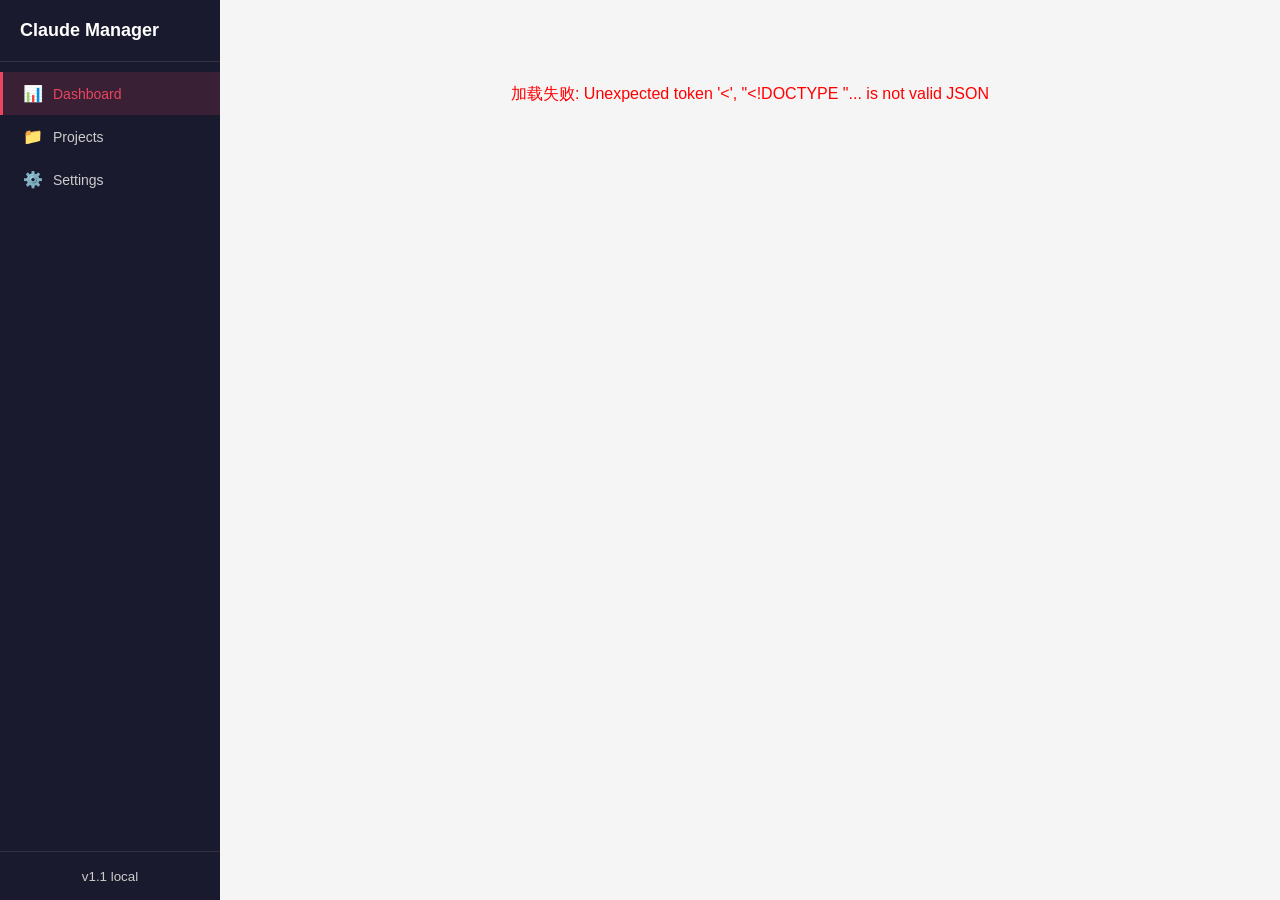
==== static/index.html @ 31d338fc "Initial commit: Claude Code Manager v1.1 Local web-based GUI for browsing, managing, and summarizing" ====
<!DOCTYPE html>
<html lang="zh-CN">
<head>
<meta charset="UTF-8">
<meta name="viewport" content="width=device-width, initial-scale=1.0">
<title>Claude Code Manager</title>
<link rel="stylesheet" href="/static/style.css">
</head>
<body>
<div id="app">
  <nav class="sidebar">
    <div class="logo"><h2>Claude Manager</h2></div>
    <ul class="nav-list">
      <li data-page="dashboard" class="active"><span class="nav-icon">📊</span> Dashboard</li>
      <li data-page="projects"><span class="nav-icon">📁</span> Projects</li>
      <li data-page="settings"><span class="nav-icon">⚙️</span> Settings</li>
    </ul>
    <div class="sidebar-footer"><small>v1.1 local</small></div>
  </nav>
  <main class="content">
    <div id="page-content">
      <div class="loading"><div class="spinner"></div><p>Loading...</p></div>
    </div>
  </main>
</div>

<noscript>
  <div style="position:fixed;top:50%;left:50%;transform:translate(-50%,-50%);text-align:center;font-family:sans-serif;">
    <h1>JavaScript Required</h1>
    <p>Please enable JavaScript to use Claude Code Manager.</p>
  </div>
</noscript>

<script src="/static/app.js"></script>
</body>
</html>
---- static/style.css ----
* { margin: 0; padding: 0; box-sizing: border-box; }

:root {
  --bg: #f5f5f5;
  --sidebar-bg: #1a1a2e;
  --sidebar-text: #ccc;
  --sidebar-active: #e94560;
  --card-bg: #fff;
  --text: #333;
  --text-light: #888;
  --border: #e0e0e0;
  --accent: #0f3460;
  --accent-light: #e8f0fe;
  --success: #4caf50;
  --warning: #ff9800;
}

body {
  font-family: -apple-system, BlinkMacSystemFont, "Segoe UI", "PingFang SC", "Microsoft YaHei", sans-serif;
  background: var(--bg);
  color: var(--text);
  height: 100vh;
  overflow: hidden;
}

#app {
  display: flex;
  height: 100vh;
}

/* Sidebar */
.sidebar {
  width: 220px;
  background: var(--sidebar-bg);
  color: var(--sidebar-text);
  display: flex;
  flex-direction: column;
  flex-shrink: 0;
}

.logo {
  padding: 20px;
  border-bottom: 1px solid rgba(255,255,255,0.1);
}

.logo h2 {
  font-size: 18px;
  font-weight: 600;
  color: #fff;
}

.nav-list {
  list-style: none;
  padding: 10px 0;
  flex: 1;
}

.nav-list li {
  padding: 12px 20px;
  cursor: pointer;
  display: flex;
  align-items: center;
  gap: 10px;
  font-size: 14px;
  transition: all 0.2s;
  border-left: 3px solid transparent;
}

.nav-list li:hover {
  background: rgba(255,255,255,0.05);
  color: #fff;
}

.nav-list li.active {
  background: rgba(233,69,96,0.15);
  color: var(--sidebar-active);
  border-left-color: var(--sidebar-active);
}

.nav-icon { font-size: 16px; }

.sidebar-footer {
  padding: 15px 20px;
  border-top: 1px solid rgba(255,255,255,0.1);
  text-align: center;
}

/* Content */
.content {
  flex: 1;
  overflow-y: auto;
  padding: 24px;
}

/* Page header */
.page-header {
  margin-bottom: 24px;
}

.page-header h1 {
  font-size: 24px;
  font-weight: 600;
  margin-bottom: 4px;
}

.page-header p {
  color: var(--text-light);
  font-size: 14px;
}

/* Stats cards */
.stats-grid {
  display: grid;
  grid-template-columns: repeat(auto-fit, minmax(200px, 1fr));
  gap: 16px;
  margin-bottom: 32px;
}

.stat-card {
  background: var(--card-bg);
  border-radius: 12px;
  padding: 20px;
  box-shadow: 0 1px 3px rgba(0,0,0,0.08);
}

.stat-card .stat-value {
  font-size: 32px;
  font-weight: 700;
  color: var(--accent);
}

.stat-card .stat-label {
  font-size: 13px;
  color: var(--text-light);
  margin-top: 4px;
}

/* Project list */
.project-list {
  display: grid;
  gap: 12px;
}

.project-card {
  background: var(--card-bg);
  border-radius: 12px;
  padding: 16px 20px;
  box-shadow: 0 1px 3px rgba(0,0,0,0.08);
  cursor: pointer;
  transition: transform 0.15s, box-shadow 0.15s;
}

.project-card:hover {
  transform: translateY(-1px);
  box-shadow: 0 4px 12px rgba(0,0,0,0.12);
}

.project-card .project-name {
  font-size: 16px;
  font-weight: 600;
  margin-bottom: 4px;
}

.project-card .project-meta {
  font-size: 13px;
  color: var(--text-light);
  margin-bottom: 8px;
}

/* Session list */
.session-item {
  background: var(--card-bg);
  border-radius: 10px;
  padding: 14px 18px;
  margin-bottom: 10px;
  box-shadow: 0 1px 3px rgba(0,0,0,0.06);
  cursor: pointer;
  transition: transform 0.15s;
}

.session-item:hover {
  transform: translateY(-1px);
  box-shadow: 0 3px 10px rgba(0,0,0,0.1);
}

.session-title {
  font-size: 15px;
  font-weight: 600;
  margin-bottom: 4px;
}

.session-meta {
  font-size: 12px;
  color: var(--text-light);
  margin-bottom: 6px;
}

.session-summary {
  font-size: 13px;
  color: #555;
  line-height: 1.6;
  white-space: pre-line;
  background: var(--accent-light);
  border-radius: 6px;
  padding: 8px 12px;
  margin-top: 6px;
}

/* AI-generated session summary (separate from auto summary) */
.session-ai-summary {
  font-size: 13px;
  color: #1a237e;
  line-height: 1.6;
  white-space: pre-line;
  background: #e8eaf6;
  border-left: 3px solid #3f51b5;
  border-radius: 6px;
  padding: 8px 12px;
  margin-top: 4px;
}
.session-ai-summary .ai-desc-label {
  color: #3f51b5;
}

/* Back button */
.back-btn {
  display: inline-block;
  padding: 6px 14px;
  background: var(--card-bg);
  border: 1px solid var(--border);
  border-radius: 6px;
  cursor: pointer;
  font-size: 13px;
  color: var(--text);
  margin-bottom: 16px;
}

.back-btn:hover {
  background: var(--accent-light);
}

/* Conversation view */
.conversation {
  max-width: 900px;
}

.message {
  margin-bottom: 16px;
  border-radius: 12px;
  padding: 16px 20px;
  line-height: 1.6;
  font-size: 14px;
}

.message.user {
  background: var(--accent-light);
  margin-left: 40px;
}

.message.assistant {
  background: var(--card-bg);
  box-shadow: 0 1px 3px rgba(0,0,0,0.06);
  margin-right: 40px;
}

.message.tool-group {
  background: #fafafa;
  border: 1px solid #e8e8e8;
  border-radius: 10px;
  margin: 0 40px 12px 40px;
  padding: 10px 16px;
}
.message.tool-group .message-header {
  margin-bottom: 0;
}
.tool-toggle {
  cursor: pointer;
  display: flex;
  align-items: center;
  gap: 6px;
  font-size: 12px;
  font-weight: 600;
  color: #777;
  text-transform: none;
  letter-spacing: 0;
  user-select: none;
}
.tool-toggle:hover { color: #555; }
.tool-toggle-arrow { font-size: 10px; transition: transform 0.2s; }
.tool-toggle-check { display: none; }
.tool-toggle-check:checked ~ .tool-detail { display: block; }
.tool-toggle-check:checked ~ .message-header .tool-toggle-arrow { transform: rotate(180deg); }
.tool-detail { display: none; margin-top: 8px; }
.tool-detail-row {
  font-size: 12px;
  padding: 4px 0;
  border-bottom: 1px solid #f0f0f0;
}
.tool-detail-row:last-child { border-bottom: none; }
.tool-detail-label {
  display: inline-block;
  background: #eee;
  color: #666;
  padding: 1px 6px;
  border-radius: 3px;
  font-size: 10px;
  font-weight: 600;
  margin-right: 4px;
  vertical-align: top;
}
.tool-tokens { color: #bbb; font-size: 10px; margin-left: 6px; }
.tool-result { padding-top: 2px; padding-bottom: 6px; }
.tool-result-pre {
  background: #f5f5f5;
  padding: 4px 8px;
  border-radius: 4px;
  font-size: 11px;
  line-height: 1.5;
  max-height: 120px;
  overflow-y: auto;
  margin: 2px 0 0 0;
  white-space: pre-wrap;
  word-break: break-all;
  color: #888;
}

.message-header {
  font-size: 12px;
  font-weight: 600;
  margin-bottom: 8px;
  color: var(--text-light);
  text-transform: uppercase;
  letter-spacing: 0.5px;
}

.message-content {
  white-space: pre-wrap;
  overflow-wrap: break-word;
}

.message-content code {
  background: #f0f0f0;
  padding: 1px 4px;
  border-radius: 3px;
  font-size: 13px;
  font-family: "SF Mono", "Fira Code", "Consolas", monospace;
}

.message-content pre {
  background: #1e1e2e;
  color: #cdd6f4;
  padding: 14px 16px;
  border-radius: 8px;
  overflow-x: auto;
  margin: 8px 0;
  font-size: 13px;
  line-height: 1.5;
}

.message-content pre code {
  background: none;
  padding: 0;
  color: inherit;
  font-size: 13px;
}

.message-content img {
  max-width: 100%;
  border-radius: 8px;
  margin: 8px 0;
}

.usage-badge {
  display: inline-block;
  font-size: 11px;
  padding: 2px 8px;
  border-radius: 10px;
  background: #e8e8e8;
  color: #666;
  margin-top: 8px;
}

/* Summary box */
.summary-box {
  background: linear-gradient(135deg, #667eea 0%, #764ba2 100%);
  color: #fff;
  border-radius: 12px;
  padding: 20px 24px;
  margin-bottom: 20px;
  line-height: 1.8;
  white-space: pre-line;
  font-size: 14px;
}

.summary-box .summary-label {
  font-size: 12px;
  opacity: 0.8;
  margin-bottom: 6px;
  font-weight: 600;
  letter-spacing: 0.5px;
}

/* Settings page */
.settings-section {
  background: var(--card-bg);
  border-radius: 12px;
  padding: 20px;
  margin-bottom: 16px;
  box-shadow: 0 1px 3px rgba(0,0,0,0.08);
}

.settings-section h3 {
  font-size: 16px;
  margin-bottom: 12px;
}

.settings-section label {
  display: block;
  margin-bottom: 6px;
  font-size: 13px;
  color: var(--text-light);
}

.settings-section input[type="text"],
.settings-section input[type="password"] {
  width: 100%;
  padding: 10px 12px;
  border: 1px solid var(--border);
  border-radius: 8px;
  font-size: 14px;
  margin-bottom: 10px;
}

.settings-section input:focus {
  outline: none;
  border-color: var(--accent);
}

.btn {
  padding: 8px 20px;
  border: none;
  border-radius: 8px;
  cursor: pointer;
  font-size: 14px;
  transition: background 0.2s;
}

.btn-primary {
  background: var(--accent);
  color: #fff;
}

.btn-primary:hover {
  background: #162d4a;
}

.btn-success {
  background: var(--success);
  color: #fff;
}

/* Loading */
.loading {
  text-align: center;
  padding: 60px 20px;
  color: var(--text-light);
}

.spinner {
  display: inline-block;
  width: 32px;
  height: 32px;
  border: 3px solid var(--border);
  border-top-color: var(--accent);
  border-radius: 50%;
  animation: spin 0.8s linear infinite;
  margin-bottom: 12px;
}

@keyframes spin {
  to { transform: rotate(360deg); }
}

/* Empty state */
.empty-state {
  text-align: center;
  padding: 60px 20px;
  color: var(--text-light);
}

.empty-state .empty-icon {
  font-size: 48px;
  margin-bottom: 12px;
}

/* Toast */
.toast {
  position: fixed;
  top: 20px;
  right: 20px;
  padding: 12px 20px;
  border-radius: 8px;
  color: #fff;
  font-size: 14px;
  z-index: 1000;
  animation: slideIn 0.3s ease;
  box-shadow: 0 4px 12px rgba(0,0,0,0.15);
}

.toast.success { background: var(--success); }
.toast.error { background: #f44336; }
.toast.info { background: var(--accent); }

@keyframes slideIn {
  from { transform: translateX(100%); opacity: 0; }
  to { transform: translateX(0); opacity: 1; }
}

/* Responsive */
@media (max-width: 768px) {
  .sidebar { width: 60px; }
  .sidebar .logo h2,
  .sidebar .nav-list li span:not(.nav-icon),
  .sidebar .sidebar-footer { display: none; }
  .nav-list li { justify-content: center; padding: 14px; }
  .content { padding: 16px; }
  .stats-grid { grid-template-columns: 1fr 1fr; }
  .message.user,
  .message.assistant,
  .message.tool-group { margin-left: 0; margin-right: 0; }
}

/* AI summary button */
.btn-ai-summary {
  background: rgba(255,255,255,0.2);
  border: 1px solid rgba(255,255,255,0.3);
  color: #fff;
  padding: 6px 14px;
  border-radius: 6px;
  cursor: pointer;
  font-size: 12px;
  transition: background 0.2s;
}
.btn-ai-summary:hover {
  background: rgba(255,255,255,0.35);
}
.btn-ai-summary:disabled {
  opacity: 0.6;
  cursor: not-allowed;
}

/* Project cwd display */
.project-cwd {
  font-size: 12px;
  color: var(--text-light);
  padding: 4px 0;
  font-family: "SF Mono", "Consolas", monospace;
}
/* Project actions row */
.project-actions {
  margin-top: 8px;
  padding-top: 8px;
}

/* Short AI desc in cards */
.ai-desc {
  background: #e8f5e9;
  border-left: 2px solid #4caf50;
  border-radius: 4px;
  padding: 4px 10px;
  margin: 6px 0;
  font-size: 12px;
  color: #2e7d32;
}

/* AI project description */
.ai-description {
  background: linear-gradient(135deg, #e8f5e9 0%, #f1f8e9 100%);
  border-left: 3px solid #4caf50;
  border-radius: 6px;
  padding: 8px 12px;
  margin: 8px 0;
  font-size: 13px;
  line-height: 1.5;
}
.ai-description-lg {
  font-size: 14px;
  padding: 12px 16px;
}
.ai-description-empty {
  background: #fafafa;
  border-left-color: #ccc;
}
.ai-desc-label {
  font-weight: 600;
  font-size: 11px;
  color: #4caf50;
  text-transform: uppercase;
  letter-spacing: 0.5px;
  margin-right: 6px;
}

/* Button variants */
.btn-sm {
  padding: 6px 14px;
  font-size: 12px;
}
.btn-open {
  background: #1a1a2e;
  border: none;
  color: #fff;
  border-radius: 6px;
  cursor: pointer;
  font-weight: 500;
  transition: background 0.2s;
}
.btn-open:hover {
  background: #16213e;
}
.btn-open:disabled {
  opacity: 0.6;
  cursor: not-allowed;
}

/* Extra small button */
.btn-xs {
  padding: 2px 8px;
  font-size: 11px;
}

/* Delete button */
.btn-del {
  background: #fff;
  border: 1px solid #e57373;
  color: #c62828;
  border-radius: 6px;
  cursor: pointer;
  font-weight: 500;
  font-size: 12px;
  padding: 5px 12px;
  transition: all 0.2s;
}
.btn-del:hover {
  background: #ffebee;
  border-color: #c62828;
}
.btn-del:disabled {
  opacity: 0.5;
  cursor: not-allowed;
}

/* Summarize button */
.btn-sum {
  background: #e3f2fd;
  border: 1px solid #42a5f5;
  color: #1565c0;
  border-radius: 4px;
  cursor: pointer;
  font-size: 11px;
  padding: 2px 8px;
  transition: all 0.2s;
}
.btn-sum:hover {
  background: #bbdefb;
}
.btn-sum:disabled {
  opacity: 0.5;
  cursor: not-allowed;
}

/* Status badge */
.status-badge {
  display: inline-block;
  padding: 2px 10px;
  border-radius: 10px;
  font-size: 12px;
  margin-left: 8px;
}
.status-ok { background: #e8f5e9; color: #2e7d32; }
.status-missing { background: #fbe9e7; color: #c62828; }

/* Tags */
.tag {
  display: inline-block;
  padding: 2px 8px;
  border-radius: 4px;
  font-size: 11px;
  font-weight: 500;
  margin-right: 4px;
}

.tag-model { background: #e3f2fd; color: #1565c0; }
/* Scrollbar */
.content::-webkit-scrollbar { width: 6px; }
.content::-webkit-scrollbar-track { background: transparent; }
.content::-webkit-scrollbar-thumb { background: #ccc; border-radius: 3px; }
.content::-webkit-scrollbar-thumb:hover { background: #999; }
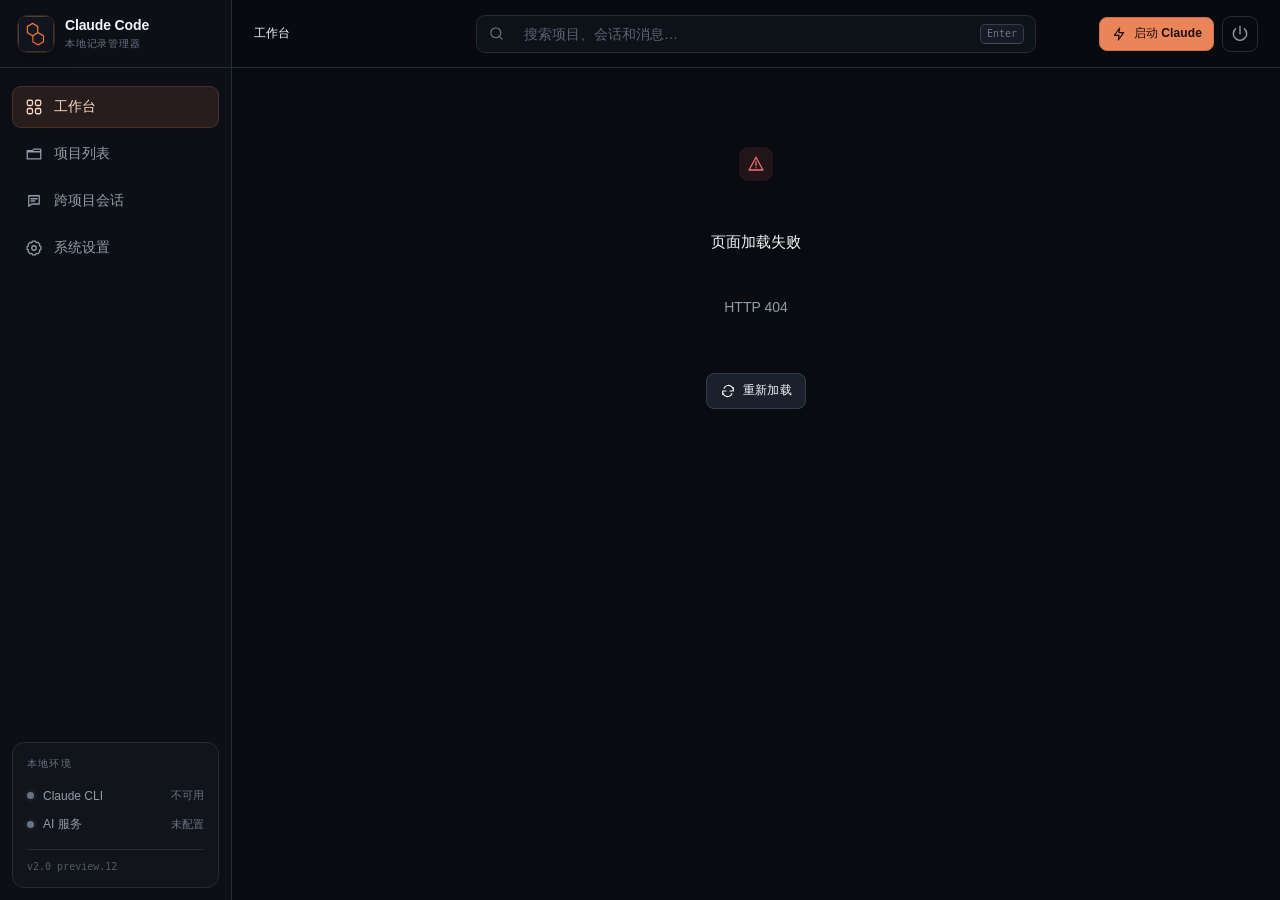
==== commit 87e7441e: "Update Claude Code Manager to v2.0 preview.12" ====
--- a/static/index.html
+++ b/static/index.html
@@ -1,36 +1,120 @@
-<!DOCTYPE html>
+<!doctype html>
 <html lang="zh-CN">
 <head>
-<meta charset="UTF-8">
-<meta name="viewport" content="width=device-width, initial-scale=1.0">
-<title>Claude Code Manager</title>
-<link rel="stylesheet" href="/static/style.css">
+  <meta charset="utf-8">
+  <meta name="viewport" content="width=device-width, initial-scale=1">
+  <meta name="color-scheme" content="dark">
+  <title>Claude Code 管理器</title>
+  <link rel="icon" type="image/png" href="/static/app-icon.png?v=20260716-icon-v3">
+  <link rel="stylesheet" href="/static/style.css?v=20260804-api-usage">
 </head>
 <body>
-<div id="app">
-  <nav class="sidebar">
-    <div class="logo"><h2>Claude Manager</h2></div>
-    <ul class="nav-list">
-      <li data-page="dashboard" class="active"><span class="nav-icon">📊</span> Dashboard</li>
-      <li data-page="projects"><span class="nav-icon">📁</span> Projects</li>
-      <li data-page="settings"><span class="nav-icon">⚙️</span> Settings</li>
-    </ul>
-    <div class="sidebar-footer"><small>v1.1 local</small></div>
-  </nav>
-  <main class="content">
-    <div id="page-content">
-      <div class="loading"><div class="spinner"></div><p>Loading...</p></div>
+  <div class="app-shell" id="app-shell">
+    <aside class="sidebar" aria-label="主导航">
+      <div class="brand">
+        <span class="brand-mark" aria-hidden="true"><img src="/static/app-icon.png?v=20260716-icon-v3" alt=""></span>
+        <span><strong>Claude Code</strong><small>本地记录管理器</small></span>
+      </div>
+
+      <nav class="primary-nav" id="primary-nav">
+        <button class="nav-item is-active" type="button" data-route="dashboard">
+          <svg viewBox="0 0 24 24" aria-hidden="true"><rect x="3" y="3" width="7" height="7" rx="2"/><rect x="14" y="3" width="7" height="7" rx="2"/><rect x="3" y="14" width="7" height="7" rx="2"/><rect x="14" y="14" width="7" height="7" rx="2"/></svg>
+          <span>工作台</span>
+        </button>
+        <button class="nav-item" type="button" data-route="projects">
+          <svg viewBox="0 0 24 24" aria-hidden="true"><path d="M3 7.5h7l2-2h9v13H3z"/><path d="M3 9h18"/></svg>
+          <span>项目列表</span>
+        </button>
+        <button class="nav-item" type="button" data-route="sessions">
+          <svg viewBox="0 0 24 24" aria-hidden="true"><path d="M5 5h14v11H9l-4 3z"/><path d="M8 9h8M8 12h5"/></svg>
+          <span>跨项目会话</span>
+        </button>
+        <button class="nav-item" type="button" data-route="settings">
+          <svg viewBox="0 0 24 24" aria-hidden="true"><circle cx="12" cy="12" r="3"/><path d="M19.4 15a1.7 1.7 0 0 0 .3 1.9l.1.1-2.8 2.8-.1-.1a1.7 1.7 0 0 0-1.9-.3 1.7 1.7 0 0 0-1 1.6v.2h-4V21a1.7 1.7 0 0 0-1-1.6 1.7 1.7 0 0 0-1.9.3l-.1.1L4.2 17l.1-.1a1.7 1.7 0 0 0 .3-1.9A1.7 1.7 0 0 0 3 14H2.8v-4H3a1.7 1.7 0 0 0 1.6-1 1.7 1.7 0 0 0-.3-1.9L4.2 7 7 4.2l.1.1a1.7 1.7 0 0 0 1.9.3A1.7 1.7 0 0 0 10 3V2.8h4V3a1.7 1.7 0 0 0 1 1.6 1.7 1.7 0 0 0 1.9-.3l.1-.1L19.8 7l-.1.1a1.7 1.7 0 0 0-.3 1.9 1.7 1.7 0 0 0 1.6 1h.2v4H21a1.7 1.7 0 0 0-1.6 1Z"/></svg>
+          <span>系统设置</span>
+        </button>
+      </nav>
+
+      <div class="sidebar-status" aria-label="服务状态">
+        <p class="status-heading">本地环境</p>
+        <div class="status-row"><span class="status-dot is-pending" id="claude-status-dot"></span><span>Claude CLI</span><strong id="claude-status-text">检测中</strong></div>
+        <div class="status-row"><span class="status-dot is-pending" id="ai-status-dot"></span><span>AI 服务</span><strong id="ai-status-text">检测中</strong></div>
+        <p class="version">v2.0 preview.12</p>
+      </div>
+    </aside>
+
+    <div class="workspace">
+      <header class="global-header">
+        <nav class="breadcrumbs" id="breadcrumbs" aria-label="面包屑"></nav>
+        <form class="global-search" id="global-search" role="search">
+          <svg viewBox="0 0 24 24" aria-hidden="true"><circle cx="11" cy="11" r="7"/><path d="m20 20-4-4"/></svg>
+          <input id="global-search-input" name="q" type="search" autocomplete="off" placeholder="搜索项目、会话和消息…" aria-label="全局搜索">
+          <kbd>Enter</kbd>
+        </form>
+        <div class="global-actions">
+          <button class="button button-primary button-compact" type="button" data-action="open-quick-launch">
+            <svg viewBox="0 0 24 24" aria-hidden="true"><path d="m13 3-8 11h7l-1 7 8-11h-7z"/></svg>
+            启动 Claude
+          </button>
+          <div class="shutdown-wrap">
+            <button class="icon-button" id="shutdown-menu-button" type="button" aria-label="关闭管理器" aria-expanded="false">
+              <svg viewBox="0 0 24 24" aria-hidden="true"><path d="M12 3v9"/><path d="M6.7 5.7a8 8 0 1 0 10.6 0"/></svg>
+            </button>
+            <div class="shutdown-popover" id="shutdown-popover" hidden>
+              <strong>关闭本地管理器？</strong>
+              <p>独立窗口和本地后台服务将一并关闭。</p>
+              <div><button class="button button-ghost button-small" type="button" data-action="cancel-shutdown">取消</button><button class="button button-danger button-small" type="button" data-action="confirm-shutdown">确认关闭</button></div>
+            </div>
+          </div>
+        </div>
+      </header>
+
+      <main class="page-scroll" id="page-scroll">
+        <div class="page" id="page-content" aria-live="polite"></div>
+      </main>
     </div>
-  </main>
-</div>
+  </div>
 
-<noscript>
-  <div style="position:fixed;top:50%;left:50%;transform:translate(-50%,-50%);text-align:center;font-family:sans-serif;">
-    <h1>JavaScript Required</h1>
-    <p>Please enable JavaScript to use Claude Code Manager.</p>
-  </div>
-</noscript>
+  <dialog class="modal launch-modal" id="launch-dialog" aria-labelledby="launch-title">
+    <form method="dialog" id="launch-form">
+      <div class="modal-head">
+        <div class="modal-icon"><svg viewBox="0 0 24 24" aria-hidden="true"><path d="m13 3-8 11h7l-1 7 8-11h-7z"/></svg></div>
+        <div><span class="eyebrow">统一启动中心</span><h2 id="launch-title">启动 Claude Code</h2><p id="launch-context-label"></p></div>
+        <button class="icon-button" value="cancel" type="submit" aria-label="关闭"><svg viewBox="0 0 24 24"><path d="m6 6 12 12M18 6 6 18"/></svg></button>
+      </div>
+      <div class="modal-body">
+        <div class="launch-context-card" id="launch-context-card"></div>
+        <div class="field-row">
+          <label class="field field-grow"><span>工作目录</span><input id="launch-path" type="text" spellcheck="false" autocomplete="off"></label>
+          <button class="button button-secondary pick-folder-button" id="launch-pick-folder" type="button" data-action="pick-launch-folder">选择目录</button>
+        </div>
+        <fieldset class="permission-fieldset">
+          <legend>权限模式</legend>
+          <div class="permission-grid" id="launch-permissions"></div>
+        </fieldset>
+        <div class="command-preview"><span>启动参数</span><code id="permission-preview">使用 Claude Code 默认权限</code></div>
+        <div class="inline-alert alert-warning" id="launch-migration-warning" hidden>
+          <svg viewBox="0 0 24 24" aria-hidden="true"><path d="M12 3 2.8 20h18.4z"/><path d="M12 9v5M12 17h.01"/></svg>
+          <div><strong>需要先迁移会话</strong><p>检测到项目已映射到新位置，但此会话尚未迁移。请前往项目的“位置与迁移”页签完成迁移后再恢复。</p><button class="text-button" type="button" data-action="go-to-migration">前往位置与迁移 →</button></div>
+        </div>
+        <p class="form-error" id="launch-error" role="alert" hidden></p>
+      </div>
+      <div class="modal-foot"><button class="button button-ghost" value="cancel" type="submit">取消</button><button class="button button-primary" id="launch-submit" type="button" data-action="submit-launch">启动 Claude Code</button></div>
+    </form>
+  </dialog>
 
-<script src="/static/app.js"></script>
+  <dialog class="modal confirm-modal" id="confirm-dialog" aria-labelledby="confirm-title">
+    <form method="dialog">
+      <div class="modal-head compact"><div class="modal-icon is-danger" id="confirm-icon"><svg viewBox="0 0 24 24"><path d="M12 3 2.8 20h18.4z"/><path d="M12 9v5M12 17h.01"/></svg></div><div><span class="eyebrow" id="confirm-eyebrow">安全确认</span><h2 id="confirm-title">确认操作</h2></div></div>
+      <div class="modal-body"><p class="confirm-message" id="confirm-message"></p><div class="confirm-detail" id="confirm-detail" hidden></div></div>
+      <div class="modal-foot"><button class="button button-ghost" value="cancel" type="submit">取消</button><button class="button button-danger" id="confirm-submit" value="confirm" type="submit">确认</button></div>
+    </form>
+  </dialog>
+
+  <div class="global-loader" id="global-loader" hidden aria-live="assertive"><div class="loader-card"><span class="spinner"></span><strong id="global-loader-title">处理中</strong><p id="global-loader-detail">请稍候…</p></div></div>
+  <div class="toast-region" id="toast-region" aria-live="polite" aria-atomic="true"></div>
+
+  <noscript><div class="noscript"><h1>需要启用 JavaScript</h1><p>Claude Code 管理器需要 JavaScript 才能运行。</p></div></noscript>
+  <script type="module" src="/static/app.js?v=20260804-api-usage"></script>
 </body>
 </html>
--- a/static/style.css
+++ b/static/style.css
@@ -1,697 +1,438 @@
-* { margin: 0; padding: 0; box-sizing: border-box; }
-
 :root {
-  --bg: #f5f5f5;
-  --sidebar-bg: #1a1a2e;
-  --sidebar-text: #ccc;
-  --sidebar-active: #e94560;
-  --card-bg: #fff;
-  --text: #333;
-  --text-light: #888;
-  --border: #e0e0e0;
-  --accent: #0f3460;
-  --accent-light: #e8f0fe;
-  --success: #4caf50;
-  --warning: #ff9800;
+  color-scheme: dark;
+  --bg: #090b10;
+  --sidebar: #0c0f15;
+  --surface: #10141c;
+  --surface-2: #151a24;
+  --surface-3: #1a202c;
+  --line: #242b39;
+  --line-strong: #343d4d;
+  --text: #f3f5f7;
+  --muted: #919baa;
+  --subtle: #687386;
+  --accent: #e98558;
+  --accent-strong: #f19a70;
+  --accent-soft: rgba(233, 133, 88, .12);
+  --green: #5fcf9a;
+  --green-soft: rgba(95, 207, 154, .12);
+  --yellow: #e7b55e;
+  --yellow-soft: rgba(231, 181, 94, .12);
+  --red: #f07178;
+  --red-soft: rgba(240, 113, 120, .1);
+  --blue: #70a5eb;
+  --blue-soft: rgba(112, 165, 235, .11);
+  --sidebar-width: 232px;
+  --header-height: 68px;
+  --radius: 12px;
+  --radius-sm: 8px;
+  --shadow: 0 24px 70px rgba(0, 0, 0, .42);
+  font-family: Inter, "Segoe UI Variable", "Segoe UI", "Microsoft YaHei UI", sans-serif;
+  font-synthesis: none;
 }
 
-body {
-  font-family: -apple-system, BlinkMacSystemFont, "Segoe UI", "PingFang SC", "Microsoft YaHei", sans-serif;
-  background: var(--bg);
-  color: var(--text);
-  height: 100vh;
-  overflow: hidden;
+* { box-sizing: border-box; }
+html, body { height: 100%; }
+body { margin: 0; overflow: hidden; background: var(--bg); color: var(--text); font-size: 14px; }
+button, input, select, textarea { font: inherit; }
+button { color: inherit; }
+svg { width: 20px; height: 20px; fill: none; stroke: currentColor; stroke-width: 1.7; stroke-linecap: round; stroke-linejoin: round; }
+[hidden] { display: none !important; }
+
+.app-shell { display: grid; grid-template-columns: var(--sidebar-width) minmax(0, 1fr); height: 100vh; min-height: 0; overflow: hidden; }
+.sidebar { display: flex; flex-direction: column; min-width: 0; border-right: 1px solid var(--line); background: var(--sidebar); }
+.brand { display: flex; align-items: center; gap: 11px; height: var(--header-height); padding: 0 18px; border-bottom: 1px solid var(--line); }
+.brand-mark { display: block; overflow: hidden; width: 36px; height: 36px; flex: 0 0 auto; border-radius: 10px; background: #0b1018; box-shadow: 0 0 0 1px rgba(233,133,88,.18), 0 8px 22px rgba(0,0,0,.22); }
+.brand-mark img { display: block; width: 100%; height: 100%; object-fit: cover; }
+.brand > span:last-child { display: flex; flex-direction: column; min-width: 0; line-height: 1.25; }
+.brand strong { overflow: hidden; font-size: 14px; letter-spacing: -.01em; white-space: nowrap; text-overflow: ellipsis; }
+.brand small { margin-top: 3px; color: var(--subtle); font-size: 10px; letter-spacing: .08em; }
+.primary-nav { display: grid; gap: 5px; padding: 18px 12px; }
+.nav-item { display: flex; align-items: center; gap: 11px; width: 100%; height: 42px; padding: 0 12px; border: 1px solid transparent; border-radius: 9px; color: var(--muted); background: transparent; cursor: pointer; text-align: left; transition: .16s ease; }
+.nav-item svg { width: 18px; height: 18px; }
+.nav-item:hover { color: var(--text); background: rgba(255,255,255,.035); }
+.nav-item.is-active { border-color: rgba(233,133,88,.18); color: #ffd8c6; background: var(--accent-soft); }
+.sidebar-status { margin: auto 12px 12px; padding: 14px; border: 1px solid var(--line); border-radius: var(--radius); background: rgba(255,255,255,.018); }
+.status-heading { margin: 0 0 10px; color: var(--subtle); font-size: 10px; font-weight: 700; letter-spacing: .12em; text-transform: uppercase; }
+.status-row { display: grid; grid-template-columns: 8px minmax(0,1fr) auto; align-items: center; gap: 8px; min-height: 29px; color: var(--muted); font-size: 12px; }
+.status-row strong { color: var(--subtle); font-size: 11px; font-weight: 600; }
+.status-dot { width: 7px; height: 7px; border-radius: 50%; background: var(--subtle); box-shadow: 0 0 0 3px rgba(104,115,134,.08); }
+.status-dot.is-ok { background: var(--green); box-shadow: 0 0 0 3px var(--green-soft); }
+.status-dot.is-error { background: var(--subtle); }
+.status-dot.is-pending { animation: pulse 1.3s ease-in-out infinite; }
+.version { margin: 10px 0 0; padding-top: 11px; border-top: 1px solid var(--line); color: #50596a; font: 10px/1.2 ui-monospace, SFMono-Regular, Consolas, monospace; }
+
+.workspace { display: grid; grid-template-rows: var(--header-height) minmax(0,1fr); min-width: 0; min-height: 0; height: 100vh; overflow: hidden; }
+.global-header { position: relative; z-index: 20; display: grid; grid-template-columns: minmax(160px,1fr) minmax(280px,560px) minmax(160px,1fr); align-items: center; gap: 18px; padding: 0 22px; border-bottom: 1px solid var(--line); background: rgba(9,11,16,.92); backdrop-filter: blur(18px); }
+.breadcrumbs { display: flex; align-items: center; min-width: 0; color: var(--muted); font-size: 12px; white-space: nowrap; }
+.breadcrumb-button { overflow: hidden; max-width: 180px; padding: 0; border: 0; color: var(--muted); background: none; cursor: pointer; text-overflow: ellipsis; white-space: nowrap; }
+.breadcrumb-button:hover { color: var(--text); }
+.breadcrumb-current { overflow: hidden; color: var(--text); text-overflow: ellipsis; }
+.breadcrumb-separator { margin: 0 8px; color: #444d5d; }
+.global-search { display: flex; align-items: center; gap: 9px; height: 38px; padding: 0 11px; border: 1px solid var(--line); border-radius: 9px; background: #0d1118; transition: .16s ease; }
+.global-search:focus-within { border-color: rgba(233,133,88,.55); box-shadow: 0 0 0 3px rgba(233,133,88,.08); }
+.global-search svg { width: 17px; height: 17px; color: var(--subtle); }
+.global-search input { min-width: 0; flex: 1; border: 0; outline: 0; color: var(--text); background: transparent; }
+.global-search input::placeholder { color: #596375; }
+kbd { padding: 2px 6px; border: 1px solid var(--line-strong); border-bottom-color: #424c5d; border-radius: 5px; color: var(--subtle); background: var(--surface-2); font: 10px/1.4 ui-monospace, monospace; }
+.global-actions { display: flex; justify-content: flex-end; align-items: center; gap: 8px; }
+.shutdown-wrap { position: relative; }
+.shutdown-popover { position: absolute; top: 46px; right: 0; width: 280px; padding: 16px; border: 1px solid var(--line-strong); border-radius: var(--radius); background: var(--surface-2); box-shadow: var(--shadow); }
+.shutdown-popover::before { content: ""; position: absolute; top: -6px; right: 13px; width: 10px; height: 10px; border-top: 1px solid var(--line-strong); border-left: 1px solid var(--line-strong); background: var(--surface-2); transform: rotate(45deg); }
+.shutdown-popover strong { font-size: 13px; }
+.shutdown-popover p { margin: 7px 0 14px; color: var(--muted); font-size: 12px; line-height: 1.55; }
+.shutdown-popover > div { display: flex; justify-content: flex-end; gap: 8px; }
+.page-scroll { min-height: 0; height: 100%; overflow-x: hidden; overflow-y: auto; scrollbar-color: #3b4556 #0b0e14; scrollbar-width: thin; }
+.page-scroll::-webkit-scrollbar { width: 10px; }
+.page-scroll::-webkit-scrollbar-track { background: #0b0e14; }
+.page-scroll::-webkit-scrollbar-thumb { border: 2px solid #0b0e14; border-radius: 10px; background: #3b4556; }
+.page-scroll::-webkit-scrollbar-thumb:hover { background: #525e72; }
+.page { width: min(1500px, 100%); min-height: 100%; margin: 0 auto; padding: 30px 34px 88px; }
+
+.button, .icon-button, .text-button, .chip, .tab-button, .segmented-button { display: inline-flex; align-items: center; justify-content: center; gap: 7px; border: 1px solid transparent; cursor: pointer; transition: .15s ease; }
+.button { min-height: 36px; padding: 0 13px; border-radius: 8px; font-size: 12px; font-weight: 650; letter-spacing: .01em; }
+.button svg { width: 16px; height: 16px; }
+.button:hover:not(:disabled), .icon-button:hover:not(:disabled) { transform: translateY(-1px); }
+.button:disabled, .icon-button:disabled { cursor: not-allowed; opacity: .45; transform: none; }
+.button-primary { border-color: #cf7147; color: #1b0d08; background: var(--accent); }
+.button-primary:hover:not(:disabled) { background: var(--accent-strong); }
+.button-secondary { border-color: var(--line-strong); color: var(--text); background: var(--surface-3); }
+.button-secondary:hover:not(:disabled), .button-ghost:hover:not(:disabled) { border-color: #465164; background: #202735; }
+.button-ghost { border-color: var(--line); color: var(--muted); background: transparent; }
+.button-danger { border-color: rgba(240,113,120,.48); color: #ffc5c8; background: rgba(240,113,120,.14); }
+.button-danger:hover:not(:disabled) { background: rgba(240,113,120,.22); }
+.button-compact { min-height: 34px; padding-inline: 11px; }
+.button-small { min-height: 30px; padding-inline: 10px; font-size: 11px; }
+.icon-button { width: 36px; height: 36px; padding: 0; border-color: var(--line); border-radius: 9px; color: var(--muted); background: transparent; }
+.icon-button:hover:not(:disabled) { border-color: var(--line-strong); color: var(--text); background: var(--surface-2); }
+.text-button { padding: 0; border: 0; color: var(--accent-strong); background: transparent; font-weight: 650; }
+.text-button:hover { color: #ffc0a2; }
+
+.page-heading { display: flex; align-items: flex-start; justify-content: space-between; gap: 24px; margin-bottom: 24px; }
+.page-heading-main { min-width: 0; }
+.eyebrow { display: block; margin-bottom: 7px; color: var(--accent); font-size: 10px; font-weight: 800; letter-spacing: .13em; text-transform: uppercase; }
+.page-heading h1 { overflow-wrap: anywhere; margin: 0; font-size: clamp(24px,2.2vw,34px); font-weight: 690; letter-spacing: -.035em; line-height: 1.15; }
+.page-heading p { max-width: 820px; margin: 8px 0 0; color: var(--muted); line-height: 1.55; }
+.heading-actions { display: flex; flex-wrap: wrap; justify-content: flex-end; gap: 8px; flex: 0 0 auto; }
+.path-subtitle { font-family: ui-monospace, SFMono-Regular, Consolas, monospace; font-size: 12px; overflow-wrap: anywhere; }
+
+.stats-grid { display: grid; grid-template-columns: repeat(4,minmax(0,1fr)); gap: 12px; margin-bottom: 14px; }
+.stat-card { position: relative; overflow: hidden; min-height: 126px; padding: 18px; border: 1px solid var(--line); border-radius: var(--radius); background: linear-gradient(145deg,var(--surface-2),var(--surface)); }
+.stat-card::after { content: ""; position: absolute; top: -42px; right: -42px; width: 100px; height: 100px; border-radius: 50%; background: var(--accent-soft); filter: blur(5px); }
+.stat-top { display: flex; align-items: center; justify-content: space-between; color: var(--muted); font-size: 12px; }
+.stat-icon { display: grid; place-items: center; width: 30px; height: 30px; border-radius: 8px; color: var(--accent); background: var(--accent-soft); }
+.stat-icon svg { width: 16px; height: 16px; }
+.stat-card strong { display: block; margin-top: 20px; font-size: 28px; font-weight: 680; letter-spacing: -.035em; }
+.stat-card small { display: block; margin-top: 5px; color: var(--subtle); font-size: 11px; }
+
+.dashboard-grid { display: grid; grid-template-columns: minmax(0,1fr) minmax(380px,.9fr); gap: 14px; align-items: start; }
+.dashboard-grid > * { min-width: 0; }
+.panel { min-width: 0; border: 1px solid var(--line); border-radius: var(--radius); background: var(--surface); }
+.panel + .panel { margin-top: 14px; }
+.panel-head { display: flex; align-items: center; justify-content: space-between; gap: 16px; min-height: 53px; padding: 0 17px; border-bottom: 1px solid var(--line); }
+.panel-head h2 { margin: 0; font-size: 13px; font-weight: 680; }
+.panel-head p { margin: 3px 0 0; color: var(--subtle); font-size: 11px; }
+.panel-body { padding: 17px; }
+.panel-body.flush { padding: 0; }
+.usage-summary { padding: 9px 16px 0; }
+.usage-head, .usage-row { display: grid; grid-template-columns: minmax(0,1fr) 92px 148px; align-items: center; gap: 18px; }
+.usage-head { min-height: 30px; padding: 0 3px; color: var(--subtle); font-size: 9px; font-weight: 760; letter-spacing: .05em; text-transform: uppercase; }
+.usage-head span:not(:first-child) { text-align: right; }
+.usage-row { min-height: 67px; padding: 10px 3px; border-top: 1px solid var(--line); }
+.usage-model { min-width: 0; }
+.usage-model strong { display: block; overflow: hidden; font-family: ui-monospace, SFMono-Regular, Consolas, monospace; font-size: 12px; text-overflow: ellipsis; white-space: nowrap; }
+.usage-model small { display: block; overflow: hidden; margin-top: 6px; color: var(--subtle); font-size: 9px; text-overflow: ellipsis; white-space: nowrap; }
+.usage-responses, .usage-tokens { color: var(--muted); font-size: 12px; font-variant-numeric: tabular-nums; text-align: right; }
+.usage-tokens { color: var(--text); font-size: 13px; }
+.usage-note { margin: 0 -16px; padding: 13px 16px; border-top: 1px solid var(--line); color: var(--subtle); background: rgba(255,255,255,.012); font-size: 10px; line-height: 1.55; }
+
+.list { display: grid; }
+.list-row { position: relative; display: grid; grid-template-columns: minmax(0,1fr) auto; align-items: center; gap: 18px; min-height: 77px; padding: 13px 17px; border-bottom: 1px solid var(--line); transition: .14s ease; }
+.list-row:last-child { border-bottom: 0; }
+.list-row:hover { background: rgba(255,255,255,.018); }
+.list-row.is-clickable { cursor: pointer; }
+.list-row.has-check { grid-template-columns: 28px minmax(0,1fr) auto; }
+.row-click { min-width: 0; padding: 0; border: 0; color: inherit; background: transparent; cursor: pointer; text-align: left; }
+.row-title-line { display: flex; align-items: center; gap: 8px; min-width: 0; }
+.row-title { overflow: hidden; color: var(--text); font-size: 13px; font-weight: 660; text-overflow: ellipsis; white-space: nowrap; }
+.row-description { overflow: hidden; margin: 6px 0 0; color: var(--muted); font-size: 11px; line-height: 1.4; text-overflow: ellipsis; white-space: nowrap; }
+.row-description.path { font-family: ui-monospace, SFMono-Regular, Consolas, monospace; }
+.row-description.project-description { display: -webkit-box; margin-top: 7px; color: var(--subtle); white-space: normal; -webkit-box-orient: vertical; -webkit-line-clamp: 2; }
+.row-description.project-description.is-generated { color: #bfc6d0; }
+.row-meta { display: flex; flex-wrap: wrap; gap: 12px; margin-top: 8px; color: var(--subtle); font-size: 10px; }
+.row-meta span { display: inline-flex; align-items: center; gap: 4px; }
+.row-meta svg { width: 12px; height: 12px; }
+.row-side { display: flex; align-items: center; justify-content: flex-end; gap: 16px; color: var(--muted); }
+.metric { min-width: 64px; text-align: right; }
+.metric strong { display: block; color: var(--text); font-size: 13px; }
+.metric span { display: block; margin-top: 3px; color: var(--subtle); font-size: 9px; text-transform: uppercase; }
+.tag { display: inline-flex; align-items: center; min-height: 19px; padding: 0 6px; border: 1px solid var(--line-strong); border-radius: 5px; color: var(--muted); background: rgba(255,255,255,.025); font-size: 9px; font-weight: 720; white-space: nowrap; }
+.tag.warning { border-color: rgba(231,181,94,.28); color: #e8bd72; background: var(--yellow-soft); }
+.tag.success { border-color: rgba(95,207,154,.25); color: #8eddb7; background: var(--green-soft); }
+.tag.info { border-color: rgba(112,165,235,.25); color: #9fc3f3; background: var(--blue-soft); }
+.summary-accordion { grid-column: 1 / -1; margin: -1px 17px 12px; border: 1px solid var(--line); border-radius: 8px; background: rgba(255,255,255,.014); }
+.summary-accordion summary { padding: 9px 12px; color: var(--muted); cursor: pointer; font-size: 11px; }
+.summary-accordion p { margin: 0; padding: 0 12px 12px; color: #c1c7d0; font-size: 12px; line-height: 1.65; white-space: pre-wrap; }
+.child-session-group, .automatic-session-group { margin: 8px 12px 12px; border: 1px solid var(--line); border-radius: 9px; background: rgba(255,255,255,.012); overflow: hidden; }
+.child-session-group > summary, .automatic-session-group > summary { display: flex; align-items: center; justify-content: space-between; gap: 12px; padding: 11px 14px; color: var(--muted); cursor: pointer; font-size: 11px; list-style-position: inside; }
+.child-session-group > summary small, .automatic-session-group > summary p { margin: 3px 0 0; color: var(--subtle); font-size: 10px; font-weight: 400; }
+.child-session-list { border-top: 1px solid var(--line); background: rgba(0,0,0,.08); }
+.list-row.is-child-session { min-height: 67px; padding-left: 28px; background: rgba(255,255,255,.008); }
+.list-row.is-child-session::before { position: absolute; top: 0; bottom: 0; left: 14px; width: 1px; background: var(--line-strong); content: ""; }
+.auto-session-note { color: var(--subtle); font-size: 10px; white-space: nowrap; }
+.automatic-session-group { margin: 14px 0 0; background: rgba(112,165,235,.025); }
+.automatic-session-group > summary { padding: 14px 17px; }
+.lineage-callout { display: grid; grid-template-columns: auto minmax(0,1fr) auto; align-items: center; gap: 12px; margin-bottom: 14px; padding: 13px 15px; border: 1px solid rgba(112,165,235,.22); border-radius: 10px; background: var(--blue-soft); }
+.lineage-callout > svg { width: 18px; height: 18px; color: #9fc3f3; }
+.lineage-callout strong { color: var(--text); font-size: 12px; }
+.lineage-callout p { margin: 3px 0 0; color: var(--muted); font-size: 11px; }
+.check-wrap { display: grid; place-items: center; }
+input[type="checkbox"] { width: 15px; height: 15px; margin: 0; accent-color: var(--accent); }
+
+.toolbar { display: flex; align-items: end; flex-wrap: wrap; gap: 9px; margin-bottom: 14px; padding: 13px; border: 1px solid var(--line); border-radius: var(--radius); background: var(--surface); }
+.toolbar .field { min-width: 150px; }
+.toolbar .field-grow { flex: 1 1 260px; }
+.field { display: grid; gap: 7px; }
+.field > span, .field-label { color: var(--muted); font-size: 10px; font-weight: 650; letter-spacing: .03em; }
+.field-grow { flex: 1; }
+input, select, textarea { width: 100%; min-height: 36px; padding: 0 10px; border: 1px solid var(--line-strong); border-radius: 8px; outline: 0; color: var(--text); background: #0d1118; transition: .15s ease; }
+textarea { min-height: 92px; padding-block: 9px; resize: vertical; }
+input:focus, select:focus, textarea:focus { border-color: rgba(233,133,88,.65); box-shadow: 0 0 0 3px rgba(233,133,88,.08); }
+input::placeholder, textarea::placeholder { color: #566071; }
+select { cursor: pointer; }
+.directory-browser { margin-bottom: 14px; padding: 14px 16px; border: 1px solid var(--line); border-radius: var(--radius); background: var(--surface); }
+.directory-top { display: flex; align-items: center; justify-content: space-between; gap: 14px; }
+.directory-top strong { font-size: 12px; }
+.directory-top span { margin-left: 8px; color: var(--subtle); font-size: 10px; }
+.directory-crumbs, .directory-chips { display: flex; flex-wrap: wrap; align-items: center; gap: 7px; }
+.directory-crumbs { margin-top: 12px; color: var(--subtle); }
+.directory-chips { margin-top: 12px; }
+.chip { min-height: 28px; padding: 0 9px; border-color: var(--line); border-radius: 7px; color: var(--muted); background: var(--surface-2); font-size: 10px; }
+.chip:hover { border-color: var(--line-strong); color: var(--text); }
+.chip small { padding-left: 6px; border-left: 1px solid var(--line); color: var(--subtle); }
+.crumb-link { padding: 0; border: 0; color: var(--muted); background: transparent; cursor: pointer; font-size: 10px; }
+.crumb-link:hover { color: var(--accent-strong); }
+.pager { display: flex; align-items: center; justify-content: space-between; gap: 12px; min-height: 55px; padding: 0 16px; border-top: 1px solid var(--line); color: var(--subtle); font-size: 10px; }
+.pager-actions { display: flex; gap: 7px; }
+.empty-state { display: grid; place-items: center; min-height: 210px; padding: 28px; color: var(--muted); text-align: center; }
+.empty-state svg { width: 30px; height: 30px; margin-bottom: 10px; color: var(--subtle); }
+.empty-state strong { color: #c2c8d1; }
+.empty-state p { max-width: 460px; margin: 7px 0 0; color: var(--subtle); font-size: 11px; line-height: 1.6; }
+
+.batch-bar { position: fixed; z-index: 15; left: calc(var(--sidebar-width) + 50%); bottom: 24px; display: flex; align-items: center; justify-content: space-between; gap: 26px; min-width: 520px; padding: 10px 11px 10px 16px; border: 1px solid #445064; border-radius: 12px; background: rgba(25,31,42,.96); box-shadow: 0 18px 55px rgba(0,0,0,.45); transform: translateX(-50%); backdrop-filter: blur(16px); animation: slideUp .2s ease-out; }
+.batch-count { display: flex; align-items: center; gap: 10px; }
+.batch-count strong { display: grid; place-items: center; min-width: 28px; height: 28px; padding: 0 8px; border-radius: 7px; color: #1c0e08; background: var(--accent); }
+.batch-count span { color: var(--muted); font-size: 11px; }
+.batch-actions { display: flex; gap: 7px; }
+
+.project-summary-strip { display: grid; grid-template-columns: minmax(0,1.8fr) repeat(2,minmax(120px,.55fr)); gap: 10px; margin-bottom: 16px; }
+.summary-metric { min-width: 0; padding: 13px 15px; border: 1px solid var(--line); border-radius: 10px; background: var(--surface); }
+.summary-metric span { display: block; margin-bottom: 6px; color: var(--subtle); font-size: 9px; font-weight: 700; letter-spacing: .08em; text-transform: uppercase; }
+.summary-metric strong { display: block; overflow: hidden; font-size: 13px; text-overflow: ellipsis; white-space: nowrap; }
+.summary-metric.path strong { font: 11px/1.5 ui-monospace, SFMono-Regular, Consolas, monospace; }
+.tabs { display: flex; gap: 3px; margin-bottom: 14px; padding: 4px; border: 1px solid var(--line); border-radius: 10px; background: var(--surface); }
+.tab-button { min-height: 36px; padding: 0 13px; border: 0; border-radius: 7px; color: var(--muted); background: transparent; font-size: 11px; font-weight: 620; }
+.tab-button:hover { color: var(--text); background: rgba(255,255,255,.025); }
+.tab-button.is-active { color: #ffe1d2; background: var(--accent-soft); }
+.tab-panel { min-height: 260px; }
+.settings-grid { display: grid; grid-template-columns: repeat(2,minmax(0,1fr)); gap: 14px; align-items: start; }
+.settings-section { padding: 18px; border: 1px solid var(--line); border-radius: var(--radius); background: var(--surface); }
+.settings-section.span-2 { grid-column: 1 / -1; }
+.settings-section.danger-section { border-color: rgba(240,113,120,.28); background: linear-gradient(145deg,rgba(240,113,120,.055),var(--surface)); }
+.section-heading { display: flex; align-items: flex-start; gap: 12px; margin-bottom: 17px; }
+.section-icon { display: grid; place-items: center; width: 34px; height: 34px; flex: 0 0 auto; border-radius: 9px; color: var(--accent); background: var(--accent-soft); }
+.section-icon svg { width: 18px; height: 18px; }
+.section-heading h2 { margin: 1px 0 0; font-size: 13px; }
+.section-heading p { margin: 5px 0 0; color: var(--subtle); font-size: 10px; line-height: 1.5; }
+.form-stack { display: grid; gap: 13px; }
+.form-actions { display: flex; flex-wrap: wrap; gap: 8px; margin-top: 3px; }
+.help-text { margin: 0; color: var(--subtle); font-size: 10px; line-height: 1.55; }
+.config-status { display: flex; align-items: center; gap: 7px; color: var(--muted); font-size: 10px; }
+.mapping-list { display: grid; gap: 9px; }
+.mapping-row { display: grid; grid-template-columns: minmax(0,1fr) auto minmax(0,1fr) auto; align-items: center; gap: 12px; padding: 12px; border: 1px solid var(--line); border-radius: 9px; background: #0d1118; }
+.mapping-path { min-width: 0; }
+.mapping-path span { display: block; margin-bottom: 5px; color: var(--subtle); font-size: 9px; font-weight: 700; letter-spacing: .06em; text-transform: uppercase; }
+.mapping-path code { display: block; overflow: hidden; color: #c8cfd8; font: 10px/1.5 ui-monospace, SFMono-Regular, Consolas, monospace; text-overflow: ellipsis; white-space: nowrap; }
+.mapping-arrow { color: var(--accent); }
+
+.location-grid, .ai-grid { display: grid; grid-template-columns: repeat(2,minmax(0,1fr)); gap: 14px; }
+.info-card { padding: 18px; border: 1px solid var(--line); border-radius: var(--radius); background: var(--surface); }
+.info-card h3 { margin: 0; font-size: 13px; }
+.info-card > p { margin: 7px 0 16px; color: var(--muted); font-size: 11px; line-height: 1.6; }
+.path-pair { display: grid; gap: 10px; margin-bottom: 14px; }
+.path-item { padding: 11px 12px; border: 1px solid var(--line); border-radius: 8px; background: #0d1118; }
+.path-item span { display: block; margin-bottom: 6px; color: var(--subtle); font-size: 9px; font-weight: 700; letter-spacing: .06em; text-transform: uppercase; }
+.path-item code { display: block; overflow-wrap: anywhere; color: #c8cfd8; font: 10px/1.55 ui-monospace, SFMono-Regular, Consolas, monospace; }
+.callout { display: flex; gap: 10px; padding: 11px 12px; border: 1px solid rgba(231,181,94,.24); border-radius: 8px; color: #d9bc83; background: var(--yellow-soft); font-size: 10px; line-height: 1.55; }
+.callout svg { width: 16px; height: 16px; flex: 0 0 auto; margin-top: 1px; }
+.danger-zone { padding: 24px; border: 1px solid rgba(240,113,120,.32); border-radius: var(--radius); background: linear-gradient(145deg,rgba(240,113,120,.07),rgba(16,20,28,.8)); }
+.danger-zone h2 { margin: 0; color: #ffc4c8; font-size: 15px; }
+.danger-zone p { max-width: 780px; margin: 9px 0 18px; color: #b89599; font-size: 11px; line-height: 1.65; }
+.description-content { min-height: 80px; padding: 13px; border: 1px solid var(--line); border-radius: 8px; color: #cbd1da; background: #0d1118; font-size: 12px; line-height: 1.7; white-space: pre-wrap; }
+.description-meta { margin-top: 8px; color: var(--subtle); font-size: 9px; }
+.progress-box { margin-top: 14px; padding: 13px; border: 1px solid var(--line); border-radius: 9px; background: #0d1118; }
+.progress-track { overflow: hidden; height: 6px; border-radius: 10px; background: var(--surface-3); }
+.progress-fill { height: 100%; width: 0; border-radius: inherit; background: linear-gradient(90deg,var(--accent),#f0ae72); transition: width .3s ease; }
+.progress-fill.is-running { width: 38%; animation: progress 1.3s ease-in-out infinite; }
+.progress-counts { display: flex; flex-wrap: wrap; gap: 14px; margin-top: 10px; color: var(--muted); font-size: 10px; }
+
+.session-overview { display: grid; grid-template-columns: repeat(4,minmax(0,1fr)); gap: 10px; margin-bottom: 14px; }
+.cwd-grid { display: grid; grid-template-columns: repeat(2,minmax(0,1fr)); gap: 10px; margin-bottom: 14px; }
+.cwd-card { min-width: 0; padding: 14px 15px; border: 1px solid var(--line); border-radius: 10px; background: var(--surface); }
+.cwd-card.is-initial { border-color: rgba(112,165,235,.25); background: linear-gradient(145deg,var(--blue-soft),var(--surface)); }
+.cwd-card span { display: block; margin-bottom: 7px; color: var(--subtle); font-size: 9px; font-weight: 750; letter-spacing: .08em; text-transform: uppercase; }
+.cwd-card code { display: block; overflow-wrap: anywhere; color: #d1d6de; font: 10px/1.55 ui-monospace, SFMono-Regular, Consolas, monospace; }
+.session-summary-card { margin-bottom: 14px; padding: 15px 17px; border: 1px solid var(--line); border-radius: var(--radius); background: var(--surface); }
+.session-summary-card span { display: block; margin-bottom: 8px; color: var(--accent); font-size: 9px; font-weight: 750; letter-spacing: .08em; text-transform: uppercase; }
+.session-summary-card p { margin: 0; color: #c9cfd8; font-size: 12px; line-height: 1.7; white-space: pre-wrap; }
+.reader-toolbar { display: flex; align-items: center; justify-content: space-between; gap: 14px; padding: 12px 15px; border-bottom: 1px solid var(--line); }
+.segmented { display: inline-flex; gap: 3px; padding: 3px; border: 1px solid var(--line); border-radius: 8px; background: #0d1118; }
+.segmented-button { min-height: 28px; padding: 0 10px; border: 0; border-radius: 6px; color: var(--muted); background: transparent; font-size: 10px; }
+.segmented-button.is-active { color: var(--text); background: var(--surface-3); }
+.message-list { display: grid; gap: 10px; padding: 14px; }
+.message { overflow: hidden; border: 1px solid var(--line); border-radius: 10px; background: #0d1118; }
+.message.is-user { border-left: 2px solid var(--blue); }
+.message.is-assistant { border-left: 2px solid var(--accent); }
+.message-head { display: flex; align-items: center; flex-wrap: wrap; gap: 9px; min-height: 39px; padding: 0 13px; border-bottom: 1px solid var(--line); color: var(--subtle); font-size: 9px; }
+.message-role { color: #d4d9e0; font-size: 10px; font-weight: 750; text-transform: uppercase; }
+.message-body { padding: 14px; color: #ced3db; font: 12px/1.72 "Segoe UI", "Microsoft YaHei UI", sans-serif; overflow-wrap: anywhere; }
+.message-text { margin: 0; white-space: pre-wrap; }
+.code-block { overflow: auto; margin: 11px 0; padding: 13px; border: 1px solid var(--line); border-radius: 8px; color: #d4d9e0; background: #07090d; font: 11px/1.65 ui-monospace, SFMono-Regular, Consolas, monospace; white-space: pre; }
+.code-label { display: block; margin-bottom: 7px; color: var(--subtle); font-size: 9px; }
+.tool-detail summary { padding: 13px 14px; color: #bdc5cf; cursor: pointer; font: 10px/1.5 ui-monospace, SFMono-Regular, Consolas, monospace; }
+.tool-detail[open] summary { border-bottom: 1px solid var(--line); }
+.truncation-note { display: flex; align-items: center; gap: 8px; margin: 0 14px 14px; padding: 9px 10px; border: 1px solid rgba(231,181,94,.22); border-radius: 7px; color: #d9ba7e; background: var(--yellow-soft); font-size: 10px; }
+.truncation-note svg { width: 14px; height: 14px; }
+
+.search-result .row-description { white-space: normal; display: -webkit-box; -webkit-box-orient: vertical; -webkit-line-clamp: 2; }
+mark { padding: 0 2px; border-radius: 3px; color: #ffe2ce; background: rgba(233,133,88,.26); }
+
+.skeleton-stack { display: grid; gap: 10px; }
+.skeleton { position: relative; overflow: hidden; border: 1px solid var(--line); border-radius: var(--radius); background: var(--surface); }
+.skeleton::after { content: ""; position: absolute; inset: 0; background: linear-gradient(100deg,transparent 30%,rgba(255,255,255,.045) 50%,transparent 70%); transform: translateX(-100%); animation: shimmer 1.35s infinite; }
+.skeleton.heading { width: 46%; height: 34px; margin-bottom: 21px; }
+.skeleton.card { height: 112px; }
+.skeleton.row { height: 76px; }
+.error-state { display: grid; place-items: center; min-height: 360px; padding: 30px; text-align: center; }
+.error-state .section-icon { color: var(--red); background: var(--red-soft); }
+.error-state h2 { margin: 13px 0 6px; font-size: 15px; }
+.error-state p { max-width: 520px; margin: 0 0 16px; color: var(--muted); line-height: 1.6; }
+
+.modal { width: min(640px,calc(100vw - 32px)); max-height: min(780px,calc(100vh - 32px)); padding: 0; border: 1px solid var(--line-strong); border-radius: 15px; color: var(--text); background: var(--surface-2); box-shadow: var(--shadow); }
+.modal::backdrop { background: rgba(3,5,8,.72); backdrop-filter: blur(5px); }
+.modal form { margin: 0; }
+.modal-head { display: grid; grid-template-columns: auto minmax(0,1fr) auto; align-items: start; gap: 13px; padding: 19px 20px; border-bottom: 1px solid var(--line); }
+.modal-head.compact { grid-template-columns: auto minmax(0,1fr); }
+.modal-head h2 { margin: 0; font-size: 18px; letter-spacing: -.02em; }
+.modal-head p { margin: 5px 0 0; color: var(--muted); font-size: 11px; }
+.modal-icon { display: grid; place-items: center; width: 38px; height: 38px; border-radius: 10px; color: var(--accent); background: var(--accent-soft); }
+.modal-icon svg { width: 19px; height: 19px; }
+.modal-icon.is-danger { color: var(--red); background: var(--red-soft); }
+.modal-body { overflow: auto; max-height: calc(100vh - 240px); padding: 20px; }
+.modal-foot { display: flex; justify-content: flex-end; gap: 8px; padding: 14px 20px; border-top: 1px solid var(--line); }
+.launch-context-card { margin-bottom: 16px; padding: 12px 13px; border: 1px solid var(--line); border-radius: 9px; background: #0d1118; }
+.launch-context-card span { display: block; margin-bottom: 5px; color: var(--subtle); font-size: 9px; text-transform: uppercase; }
+.launch-context-card strong { display: block; overflow-wrap: anywhere; font-size: 12px; }
+.field-row { display: flex; align-items: end; gap: 9px; }
+.pick-folder-button { flex: 0 0 auto; }
+.permission-fieldset { margin: 18px 0 0; padding: 0; border: 0; }
+.permission-fieldset legend { margin-bottom: 8px; color: var(--muted); font-size: 10px; font-weight: 650; }
+.permission-grid { display: grid; grid-template-columns: repeat(2,minmax(0,1fr)); gap: 8px; }
+.permission-option { position: relative; display: grid; grid-template-columns: auto minmax(0,1fr); align-items: start; gap: 10px; padding: 11px; border: 1px solid var(--line); border-radius: 9px; background: #0d1118; cursor: pointer; }
+.permission-option:hover { border-color: var(--line-strong); }
+.permission-option:has(input:checked) { border-color: rgba(233,133,88,.55); background: var(--accent-soft); }
+.permission-option input { width: 14px; min-height: auto; margin: 2px 0 0; accent-color: var(--accent); }
+.permission-option strong { display: block; font-size: 11px; }
+.permission-option small { display: block; margin-top: 4px; color: var(--subtle); font-size: 9px; line-height: 1.45; }
+.command-preview { display: flex; align-items: center; gap: 10px; margin-top: 13px; padding: 9px 11px; border: 1px solid var(--line); border-radius: 8px; color: var(--subtle); background: #0b0e14; font-size: 9px; }
+.command-preview code { color: #b9c1cc; font-family: ui-monospace, SFMono-Regular, Consolas, monospace; }
+.inline-alert { display: flex; gap: 10px; margin-top: 14px; padding: 12px; border-radius: 9px; font-size: 10px; line-height: 1.55; }
+.inline-alert svg { width: 18px; height: 18px; flex: 0 0 auto; }
+.inline-alert strong { display: block; margin-bottom: 3px; }
+.inline-alert p { margin: 0 0 6px; }
+.alert-warning { border: 1px solid rgba(231,181,94,.3); color: #e2c48c; background: var(--yellow-soft); }
+.form-error { margin: 12px 0 0; padding: 9px 11px; border: 1px solid rgba(240,113,120,.28); border-radius: 8px; color: #f6a4aa; background: var(--red-soft); font-size: 10px; }
+.confirm-modal { width: min(470px,calc(100vw - 32px)); }
+.confirm-message { margin: 0; color: #d4d8df; font-size: 12px; line-height: 1.7; white-space: pre-wrap; }
+.confirm-detail { margin-top: 12px; padding: 11px; border: 1px solid var(--line); border-radius: 8px; color: var(--muted); background: #0d1118; font: 10px/1.55 ui-monospace, SFMono-Regular, Consolas, monospace; overflow-wrap: anywhere; white-space: pre-wrap; }
+
+.global-loader { position: fixed; z-index: 100; inset: 0; display: grid; place-items: center; background: rgba(3,5,8,.62); backdrop-filter: blur(4px); }
+.loader-card { display: grid; place-items: center; min-width: 260px; padding: 25px; border: 1px solid var(--line-strong); border-radius: 14px; background: var(--surface-2); box-shadow: var(--shadow); text-align: center; }
+.loader-card strong { margin-top: 13px; }
+.loader-card p { margin: 6px 0 0; color: var(--muted); font-size: 11px; }
+.spinner { width: 23px; height: 23px; border: 2px solid var(--line-strong); border-top-color: var(--accent); border-radius: 50%; animation: spin .75s linear infinite; }
+.toast-region { position: fixed; z-index: 120; right: 22px; bottom: 22px; display: grid; gap: 8px; width: min(360px,calc(100vw - 32px)); pointer-events: none; }
+.toast { display: grid; grid-template-columns: auto minmax(0,1fr); align-items: center; gap: 10px; padding: 11px 13px; border: 1px solid var(--line-strong); border-radius: 10px; color: #dfe3e8; background: rgba(25,31,42,.97); box-shadow: 0 12px 38px rgba(0,0,0,.32); animation: toastIn .18s ease-out; }
+.toast svg { width: 16px; height: 16px; color: var(--blue); }
+.toast.is-success svg { color: var(--green); }
+.toast.is-error svg { color: var(--red); }
+.toast span { font-size: 11px; line-height: 1.45; }
+.noscript { position: fixed; z-index: 999; inset: 0; display: grid; place-content: center; background: var(--bg); text-align: center; }
+
+@keyframes spin { to { transform: rotate(360deg); } }
+@keyframes pulse { 50% { opacity: .35; } }
+@keyframes shimmer { to { transform: translateX(100%); } }
+@keyframes slideUp { from { opacity: 0; transform: translate(-50%,12px); } }
+@keyframes toastIn { from { opacity: 0; transform: translateY(8px); } }
+@keyframes progress { 0% { transform: translateX(-100%); } 100% { transform: translateX(280%); } }
+
+@media (max-width: 1100px) {
+  :root { --sidebar-width: 84px; }
+  .brand { justify-content: center; padding: 0; }
+  .brand > span:last-child, .nav-item span, .sidebar-status .status-heading, .status-row span, .status-row strong, .version { display: none; }
+  .primary-nav { padding-inline: 12px; }
+  .nav-item { justify-content: center; padding: 0; }
+  .sidebar-status { display: flex; justify-content: center; gap: 12px; padding: 14px 8px; }
+  .status-row { display: block; min-height: auto; }
+  .dashboard-grid, .settings-grid { grid-template-columns: minmax(0,1fr); }
+  .global-header { grid-template-columns: minmax(120px,.6fr) minmax(280px,1fr) auto; }
+  .button-compact { font-size: 0; }
+  .button-compact svg { margin: 0; }
 }
 
-#app {
-  display: flex;
-  height: 100vh;
+@media (max-width: 780px) {
+  :root { --sidebar-width: 0px; --header-height: 60px; }
+  body { overflow: auto; }
+  .app-shell { display: block; min-height: 100vh; height: auto; overflow: visible; }
+  .sidebar { position: fixed; z-index: 60; right: 12px; bottom: 12px; left: 12px; width: auto; height: 54px; border: 1px solid var(--line-strong); border-radius: 13px; box-shadow: var(--shadow); }
+  .brand, .sidebar-status { display: none; }
+  .primary-nav { grid-template-columns: repeat(4,1fr); height: 100%; padding: 5px; }
+  .nav-item { height: 42px; }
+  .workspace { display: block; min-height: 0; height: auto; overflow: visible; }
+  .global-header { position: sticky; top: 0; grid-template-columns: minmax(0,1fr) auto; height: var(--header-height); padding: 0 12px; }
+  .breadcrumbs { display: none; }
+  .global-search { min-width: 0; }
+  .global-actions .button-primary { display: none; }
+  .page-scroll { height: auto; overflow: visible; }
+  .page { padding: 22px 14px 90px; }
+  .page-heading { display: grid; }
+  .heading-actions { justify-content: flex-start; }
+  .stats-grid { grid-template-columns: repeat(2,minmax(0,1fr)); }
+  .dashboard-grid, .settings-grid, .location-grid, .ai-grid, .cwd-grid { grid-template-columns: minmax(0,1fr); }
+  .project-summary-strip { grid-template-columns: 1fr 1fr; }
+  .project-summary-strip .path { grid-column: 1 / -1; }
+  .tabs { overflow-x: auto; }
+  .tab-button { white-space: nowrap; }
+  .list-row, .list-row.has-check { grid-template-columns: auto minmax(0,1fr); gap: 10px; }
+  .list-row:not(.has-check) { grid-template-columns: minmax(0,1fr); }
+  .row-side { grid-column: 2; justify-content: flex-start; }
+  .list-row:not(.has-check) .row-side { grid-column: 1; }
+  .summary-accordion { margin-inline: 12px; }
+  .session-overview { grid-template-columns: repeat(2,minmax(0,1fr)); }
+  .usage-head { display: none; }
+  .usage-row { grid-template-columns: minmax(0,1fr) auto; gap: 5px 12px; }
+  .usage-model { grid-row: 1 / span 2; }
+  .usage-responses { grid-column: 2; grid-row: 2; color: var(--subtle); font-size: 10px; }
+  .usage-responses::after { content: " 个响应"; }
+  .usage-tokens { grid-column: 2; grid-row: 1; }
+  .batch-bar { right: 12px; bottom: 78px; left: 12px; min-width: 0; transform: none; }
+  .batch-actions .button-ghost { display: none; }
+  .permission-grid { grid-template-columns: 1fr; }
+  .field-row { align-items: stretch; flex-direction: column; }
+  .mapping-row { grid-template-columns: minmax(0,1fr) auto; }
+  .mapping-row .mapping-arrow { display: none; }
+  .mapping-row .mapping-path { grid-column: 1 / -1; }
 }
 
-/* Sidebar */
-.sidebar {
-  width: 220px;
-  background: var(--sidebar-bg);
-  color: var(--sidebar-text);
-  display: flex;
-  flex-direction: column;
-  flex-shrink: 0;
+@media (prefers-reduced-motion: reduce) {
+  *, *::before, *::after { scroll-behavior: auto !important; animation-duration: .01ms !important; animation-iteration-count: 1 !important; transition-duration: .01ms !important; }
 }
-
-.logo {
-  padding: 20px;
-  border-bottom: 1px solid rgba(255,255,255,0.1);
-}
-
-.logo h2 {
-  font-size: 18px;
-  font-weight: 600;
-  color: #fff;
-}
-
-.nav-list {
-  list-style: none;
-  padding: 10px 0;
-  flex: 1;
-}
-
-.nav-list li {
-  padding: 12px 20px;
-  cursor: pointer;
-  display: flex;
-  align-items: center;
-  gap: 10px;
-  font-size: 14px;
-  transition: all 0.2s;
-  border-left: 3px solid transparent;
-}
-
-.nav-list li:hover {
-  background: rgba(255,255,255,0.05);
-  color: #fff;
-}
-
-.nav-list li.active {
-  background: rgba(233,69,96,0.15);
-  color: var(--sidebar-active);
-  border-left-color: var(--sidebar-active);
-}
-
-.nav-icon { font-size: 16px; }
-
-.sidebar-footer {
-  padding: 15px 20px;
-  border-top: 1px solid rgba(255,255,255,0.1);
-  text-align: center;
-}
-
-/* Content */
-.content {
-  flex: 1;
-  overflow-y: auto;
-  padding: 24px;
-}
-
-/* Page header */
-.page-header {
-  margin-bottom: 24px;
-}
-
-.page-header h1 {
-  font-size: 24px;
-  font-weight: 600;
-  margin-bottom: 4px;
-}
-
-.page-header p {
-  color: var(--text-light);
-  font-size: 14px;
-}
-
-/* Stats cards */
-.stats-grid {
-  display: grid;
-  grid-template-columns: repeat(auto-fit, minmax(200px, 1fr));
-  gap: 16px;
-  margin-bottom: 32px;
-}
-
-.stat-card {
-  background: var(--card-bg);
-  border-radius: 12px;
-  padding: 20px;
-  box-shadow: 0 1px 3px rgba(0,0,0,0.08);
-}
-
-.stat-card .stat-value {
-  font-size: 32px;
-  font-weight: 700;
-  color: var(--accent);
-}
-
-.stat-card .stat-label {
-  font-size: 13px;
-  color: var(--text-light);
-  margin-top: 4px;
-}
-
-/* Project list */
-.project-list {
-  display: grid;
-  gap: 12px;
-}
-
-.project-card {
-  background: var(--card-bg);
-  border-radius: 12px;
-  padding: 16px 20px;
-  box-shadow: 0 1px 3px rgba(0,0,0,0.08);
-  cursor: pointer;
-  transition: transform 0.15s, box-shadow 0.15s;
-}
-
-.project-card:hover {
-  transform: translateY(-1px);
-  box-shadow: 0 4px 12px rgba(0,0,0,0.12);
-}
-
-.project-card .project-name {
-  font-size: 16px;
-  font-weight: 600;
-  margin-bottom: 4px;
-}
-
-.project-card .project-meta {
-  font-size: 13px;
-  color: var(--text-light);
-  margin-bottom: 8px;
-}
-
-/* Session list */
-.session-item {
-  background: var(--card-bg);
-  border-radius: 10px;
-  padding: 14px 18px;
-  margin-bottom: 10px;
-  box-shadow: 0 1px 3px rgba(0,0,0,0.06);
-  cursor: pointer;
-  transition: transform 0.15s;
-}
-
-.session-item:hover {
-  transform: translateY(-1px);
-  box-shadow: 0 3px 10px rgba(0,0,0,0.1);
-}
-
-.session-title {
-  font-size: 15px;
-  font-weight: 600;
-  margin-bottom: 4px;
-}
-
-.session-meta {
-  font-size: 12px;
-  color: var(--text-light);
-  margin-bottom: 6px;
-}
-
-.session-summary {
-  font-size: 13px;
-  color: #555;
-  line-height: 1.6;
-  white-space: pre-line;
-  background: var(--accent-light);
-  border-radius: 6px;
-  padding: 8px 12px;
-  margin-top: 6px;
-}
-
-/* AI-generated session summary (separate from auto summary) */
-.session-ai-summary {
-  font-size: 13px;
-  color: #1a237e;
-  line-height: 1.6;
-  white-space: pre-line;
-  background: #e8eaf6;
-  border-left: 3px solid #3f51b5;
-  border-radius: 6px;
-  padding: 8px 12px;
-  margin-top: 4px;
-}
-.session-ai-summary .ai-desc-label {
-  color: #3f51b5;
-}
-
-/* Back button */
-.back-btn {
-  display: inline-block;
-  padding: 6px 14px;
-  background: var(--card-bg);
-  border: 1px solid var(--border);
-  border-radius: 6px;
-  cursor: pointer;
-  font-size: 13px;
-  color: var(--text);
-  margin-bottom: 16px;
-}
-
-.back-btn:hover {
-  background: var(--accent-light);
-}
-
-/* Conversation view */
-.conversation {
-  max-width: 900px;
-}
-
-.message {
-  margin-bottom: 16px;
-  border-radius: 12px;
-  padding: 16px 20px;
-  line-height: 1.6;
-  font-size: 14px;
-}
-
-.message.user {
-  background: var(--accent-light);
-  margin-left: 40px;
-}
-
-.message.assistant {
-  background: var(--card-bg);
-  box-shadow: 0 1px 3px rgba(0,0,0,0.06);
-  margin-right: 40px;
-}
-
-.message.tool-group {
-  background: #fafafa;
-  border: 1px solid #e8e8e8;
-  border-radius: 10px;
-  margin: 0 40px 12px 40px;
-  padding: 10px 16px;
-}
-.message.tool-group .message-header {
-  margin-bottom: 0;
-}
-.tool-toggle {
-  cursor: pointer;
-  display: flex;
-  align-items: center;
-  gap: 6px;
-  font-size: 12px;
-  font-weight: 600;
-  color: #777;
-  text-transform: none;
-  letter-spacing: 0;
-  user-select: none;
-}
-.tool-toggle:hover { color: #555; }
-.tool-toggle-arrow { font-size: 10px; transition: transform 0.2s; }
-.tool-toggle-check { display: none; }
-.tool-toggle-check:checked ~ .tool-detail { display: block; }
-.tool-toggle-check:checked ~ .message-header .tool-toggle-arrow { transform: rotate(180deg); }
-.tool-detail { display: none; margin-top: 8px; }
-.tool-detail-row {
-  font-size: 12px;
-  padding: 4px 0;
-  border-bottom: 1px solid #f0f0f0;
-}
-.tool-detail-row:last-child { border-bottom: none; }
-.tool-detail-label {
-  display: inline-block;
-  background: #eee;
-  color: #666;
-  padding: 1px 6px;
-  border-radius: 3px;
-  font-size: 10px;
-  font-weight: 600;
-  margin-right: 4px;
-  vertical-align: top;
-}
-.tool-tokens { color: #bbb; font-size: 10px; margin-left: 6px; }
-.tool-result { padding-top: 2px; padding-bottom: 6px; }
-.tool-result-pre {
-  background: #f5f5f5;
-  padding: 4px 8px;
-  border-radius: 4px;
-  font-size: 11px;
-  line-height: 1.5;
-  max-height: 120px;
-  overflow-y: auto;
-  margin: 2px 0 0 0;
-  white-space: pre-wrap;
-  word-break: break-all;
-  color: #888;
-}
-
-.message-header {
-  font-size: 12px;
-  font-weight: 600;
-  margin-bottom: 8px;
-  color: var(--text-light);
-  text-transform: uppercase;
-  letter-spacing: 0.5px;
-}
-
-.message-content {
-  white-space: pre-wrap;
-  overflow-wrap: break-word;
-}
-
-.message-content code {
-  background: #f0f0f0;
-  padding: 1px 4px;
-  border-radius: 3px;
-  font-size: 13px;
-  font-family: "SF Mono", "Fira Code", "Consolas", monospace;
-}
-
-.message-content pre {
-  background: #1e1e2e;
-  color: #cdd6f4;
-  padding: 14px 16px;
-  border-radius: 8px;
-  overflow-x: auto;
-  margin: 8px 0;
-  font-size: 13px;
-  line-height: 1.5;
-}
-
-.message-content pre code {
-  background: none;
-  padding: 0;
-  color: inherit;
-  font-size: 13px;
-}
-
-.message-content img {
-  max-width: 100%;
-  border-radius: 8px;
-  margin: 8px 0;
-}
-
-.usage-badge {
-  display: inline-block;
-  font-size: 11px;
-  padding: 2px 8px;
-  border-radius: 10px;
-  background: #e8e8e8;
-  color: #666;
-  margin-top: 8px;
-}
-
-/* Summary box */
-.summary-box {
-  background: linear-gradient(135deg, #667eea 0%, #764ba2 100%);
-  color: #fff;
-  border-radius: 12px;
-  padding: 20px 24px;
-  margin-bottom: 20px;
-  line-height: 1.8;
-  white-space: pre-line;
-  font-size: 14px;
-}
-
-.summary-box .summary-label {
-  font-size: 12px;
-  opacity: 0.8;
-  margin-bottom: 6px;
-  font-weight: 600;
-  letter-spacing: 0.5px;
-}
-
-/* Settings page */
-.settings-section {
-  background: var(--card-bg);
-  border-radius: 12px;
-  padding: 20px;
-  margin-bottom: 16px;
-  box-shadow: 0 1px 3px rgba(0,0,0,0.08);
-}
-
-.settings-section h3 {
-  font-size: 16px;
-  margin-bottom: 12px;
-}
-
-.settings-section label {
-  display: block;
-  margin-bottom: 6px;
-  font-size: 13px;
-  color: var(--text-light);
-}
-
-.settings-section input[type="text"],
-.settings-section input[type="password"] {
-  width: 100%;
-  padding: 10px 12px;
-  border: 1px solid var(--border);
-  border-radius: 8px;
-  font-size: 14px;
-  margin-bottom: 10px;
-}
-
-.settings-section input:focus {
-  outline: none;
-  border-color: var(--accent);
-}
-
-.btn {
-  padding: 8px 20px;
-  border: none;
-  border-radius: 8px;
-  cursor: pointer;
-  font-size: 14px;
-  transition: background 0.2s;
-}
-
-.btn-primary {
-  background: var(--accent);
-  color: #fff;
-}
-
-.btn-primary:hover {
-  background: #162d4a;
-}
-
-.btn-success {
-  background: var(--success);
-  color: #fff;
-}
-
-/* Loading */
-.loading {
-  text-align: center;
-  padding: 60px 20px;
-  color: var(--text-light);
-}
-
-.spinner {
-  display: inline-block;
-  width: 32px;
-  height: 32px;
-  border: 3px solid var(--border);
-  border-top-color: var(--accent);
-  border-radius: 50%;
-  animation: spin 0.8s linear infinite;
-  margin-bottom: 12px;
-}
-
-@keyframes spin {
-  to { transform: rotate(360deg); }
-}
-
-/* Empty state */
-.empty-state {
-  text-align: center;
-  padding: 60px 20px;
-  color: var(--text-light);
-}
-
-.empty-state .empty-icon {
-  font-size: 48px;
-  margin-bottom: 12px;
-}
-
-/* Toast */
-.toast {
-  position: fixed;
-  top: 20px;
-  right: 20px;
-  padding: 12px 20px;
-  border-radius: 8px;
-  color: #fff;
-  font-size: 14px;
-  z-index: 1000;
-  animation: slideIn 0.3s ease;
-  box-shadow: 0 4px 12px rgba(0,0,0,0.15);
-}
-
-.toast.success { background: var(--success); }
-.toast.error { background: #f44336; }
-.toast.info { background: var(--accent); }
-
-@keyframes slideIn {
-  from { transform: translateX(100%); opacity: 0; }
-  to { transform: translateX(0); opacity: 1; }
-}
-
-/* Responsive */
-@media (max-width: 768px) {
-  .sidebar { width: 60px; }
-  .sidebar .logo h2,
-  .sidebar .nav-list li span:not(.nav-icon),
-  .sidebar .sidebar-footer { display: none; }
-  .nav-list li { justify-content: center; padding: 14px; }
-  .content { padding: 16px; }
-  .stats-grid { grid-template-columns: 1fr 1fr; }
-  .message.user,
-  .message.assistant,
-  .message.tool-group { margin-left: 0; margin-right: 0; }
-}
-
-/* AI summary button */
-.btn-ai-summary {
-  background: rgba(255,255,255,0.2);
-  border: 1px solid rgba(255,255,255,0.3);
-  color: #fff;
-  padding: 6px 14px;
-  border-radius: 6px;
-  cursor: pointer;
-  font-size: 12px;
-  transition: background 0.2s;
-}
-.btn-ai-summary:hover {
-  background: rgba(255,255,255,0.35);
-}
-.btn-ai-summary:disabled {
-  opacity: 0.6;
-  cursor: not-allowed;
-}
-
-/* Project cwd display */
-.project-cwd {
-  font-size: 12px;
-  color: var(--text-light);
-  padding: 4px 0;
-  font-family: "SF Mono", "Consolas", monospace;
-}
-/* Project actions row */
-.project-actions {
-  margin-top: 8px;
-  padding-top: 8px;
-}
-
-/* Short AI desc in cards */
-.ai-desc {
-  background: #e8f5e9;
-  border-left: 2px solid #4caf50;
-  border-radius: 4px;
-  padding: 4px 10px;
-  margin: 6px 0;
-  font-size: 12px;
-  color: #2e7d32;
-}
-
-/* AI project description */
-.ai-description {
-  background: linear-gradient(135deg, #e8f5e9 0%, #f1f8e9 100%);
-  border-left: 3px solid #4caf50;
-  border-radius: 6px;
-  padding: 8px 12px;
-  margin: 8px 0;
-  font-size: 13px;
-  line-height: 1.5;
-}
-.ai-description-lg {
-  font-size: 14px;
-  padding: 12px 16px;
-}
-.ai-description-empty {
-  background: #fafafa;
-  border-left-color: #ccc;
-}
-.ai-desc-label {
-  font-weight: 600;
-  font-size: 11px;
-  color: #4caf50;
-  text-transform: uppercase;
-  letter-spacing: 0.5px;
-  margin-right: 6px;
-}
-
-/* Button variants */
-.btn-sm {
-  padding: 6px 14px;
-  font-size: 12px;
-}
-.btn-open {
-  background: #1a1a2e;
-  border: none;
-  color: #fff;
-  border-radius: 6px;
-  cursor: pointer;
-  font-weight: 500;
-  transition: background 0.2s;
-}
-.btn-open:hover {
-  background: #16213e;
-}
-.btn-open:disabled {
-  opacity: 0.6;
-  cursor: not-allowed;
-}
-
-/* Extra small button */
-.btn-xs {
-  padding: 2px 8px;
-  font-size: 11px;
-}
-
-/* Delete button */
-.btn-del {
-  background: #fff;
-  border: 1px solid #e57373;
-  color: #c62828;
-  border-radius: 6px;
-  cursor: pointer;
-  font-weight: 500;
-  font-size: 12px;
-  padding: 5px 12px;
-  transition: all 0.2s;
-}
-.btn-del:hover {
-  background: #ffebee;
-  border-color: #c62828;
-}
-.btn-del:disabled {
-  opacity: 0.5;
-  cursor: not-allowed;
-}
-
-/* Summarize button */
-.btn-sum {
-  background: #e3f2fd;
-  border: 1px solid #42a5f5;
-  color: #1565c0;
-  border-radius: 4px;
-  cursor: pointer;
-  font-size: 11px;
-  padding: 2px 8px;
-  transition: all 0.2s;
-}
-.btn-sum:hover {
-  background: #bbdefb;
-}
-.btn-sum:disabled {
-  opacity: 0.5;
-  cursor: not-allowed;
-}
-
-/* Status badge */
-.status-badge {
-  display: inline-block;
-  padding: 2px 10px;
-  border-radius: 10px;
-  font-size: 12px;
-  margin-left: 8px;
-}
-.status-ok { background: #e8f5e9; color: #2e7d32; }
-.status-missing { background: #fbe9e7; color: #c62828; }
-
-/* Tags */
-.tag {
-  display: inline-block;
-  padding: 2px 8px;
-  border-radius: 4px;
-  font-size: 11px;
-  font-weight: 500;
-  margin-right: 4px;
-}
-
-.tag-model { background: #e3f2fd; color: #1565c0; }
-/* Scrollbar */
-.content::-webkit-scrollbar { width: 6px; }
-.content::-webkit-scrollbar-track { background: transparent; }
-.content::-webkit-scrollbar-thumb { background: #ccc; border-radius: 3px; }
-.content::-webkit-scrollbar-thumb:hover { background: #999; }
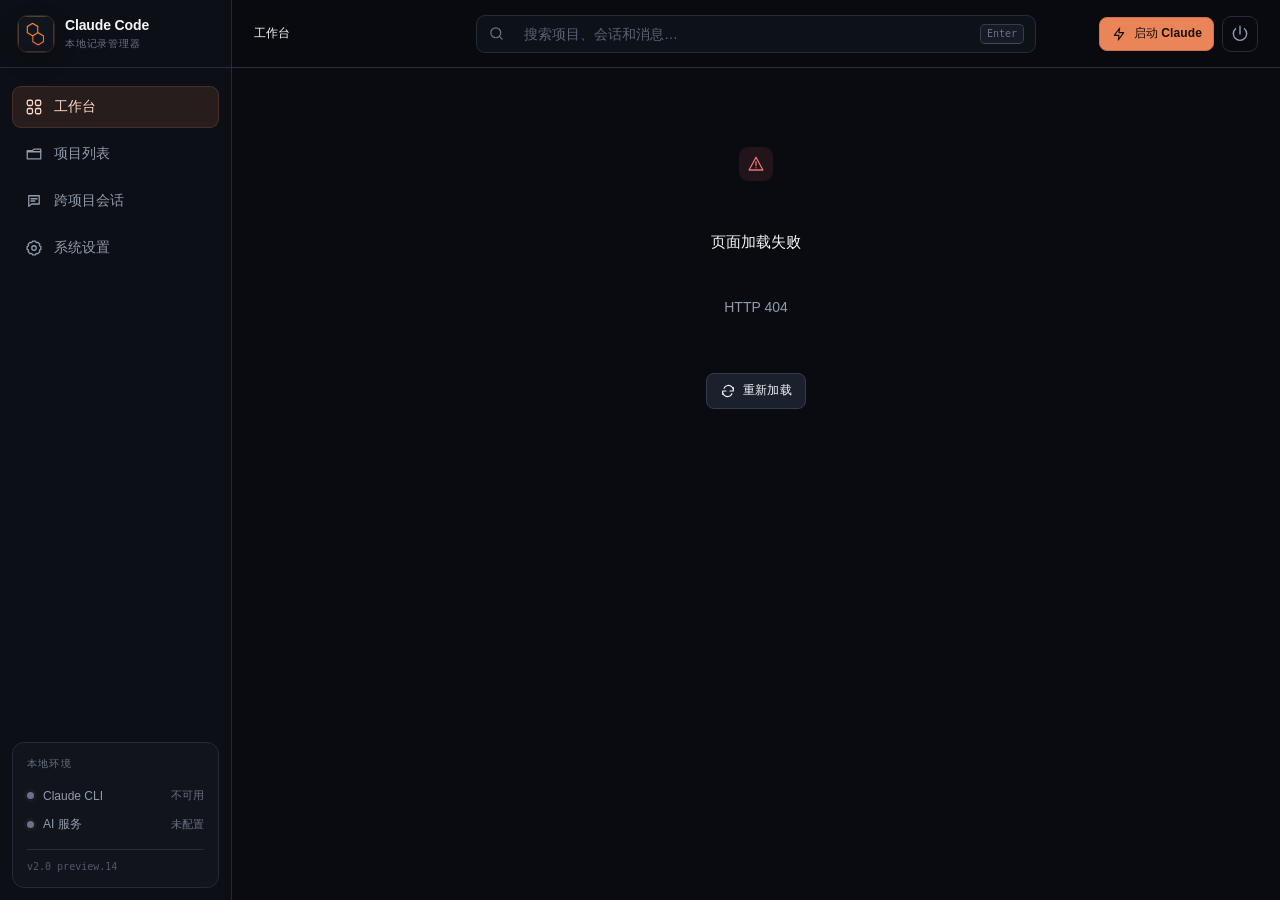
==== commit 4c727bdc: "Update Claude Code Manager to v2.0 preview.14" ====
--- a/static/index.html
+++ b/static/index.html
@@ -6,7 +6,7 @@
   <meta name="color-scheme" content="dark">
   <title>Claude Code 管理器</title>
   <link rel="icon" type="image/png" href="/static/app-icon.png?v=20260716-icon-v3">
-  <link rel="stylesheet" href="/static/style.css?v=20260804-api-usage">
+  <link rel="stylesheet" href="/static/style.css?v=20260811-readable-agent-actions">
 </head>
 <body>
   <div class="app-shell" id="app-shell">
@@ -39,7 +39,7 @@
         <p class="status-heading">本地环境</p>
         <div class="status-row"><span class="status-dot is-pending" id="claude-status-dot"></span><span>Claude CLI</span><strong id="claude-status-text">检测中</strong></div>
         <div class="status-row"><span class="status-dot is-pending" id="ai-status-dot"></span><span>AI 服务</span><strong id="ai-status-text">检测中</strong></div>
-        <p class="version">v2.0 preview.12</p>
+        <p class="version">v2.0 preview.14</p>
       </div>
     </aside>
 
@@ -115,6 +115,6 @@
   <div class="toast-region" id="toast-region" aria-live="polite" aria-atomic="true"></div>
 
   <noscript><div class="noscript"><h1>需要启用 JavaScript</h1><p>Claude Code 管理器需要 JavaScript 才能运行。</p></div></noscript>
-  <script type="module" src="/static/app.js?v=20260804-api-usage"></script>
+  <script type="module" src="/static/app.js?v=20260811-context-fold-v2"></script>
 </body>
 </html>
--- a/static/style.css
+++ b/static/style.css
@@ -285,6 +285,8 @@
 .session-summary-card span { display: block; margin-bottom: 8px; color: var(--accent); font-size: 9px; font-weight: 750; letter-spacing: .08em; text-transform: uppercase; }
 .session-summary-card p { margin: 0; color: #c9cfd8; font-size: 12px; line-height: 1.7; white-space: pre-wrap; }
 .reader-toolbar { display: flex; align-items: center; justify-content: space-between; gap: 14px; padding: 12px 15px; border-bottom: 1px solid var(--line); }
+.reader-toolbar strong, .reader-toolbar small { display: block; }
+.reader-toolbar small { margin-top: 3px; color: var(--subtle); font-size: 9px; }
 .segmented { display: inline-flex; gap: 3px; padding: 3px; border: 1px solid var(--line); border-radius: 8px; background: #0d1118; }
 .segmented-button { min-height: 28px; padding: 0 10px; border: 0; border-radius: 6px; color: var(--muted); background: transparent; font-size: 10px; }
 .segmented-button.is-active { color: var(--text); background: var(--surface-3); }
@@ -298,8 +300,27 @@
 .message-text { margin: 0; white-space: pre-wrap; }
 .code-block { overflow: auto; margin: 11px 0; padding: 13px; border: 1px solid var(--line); border-radius: 8px; color: #d4d9e0; background: #07090d; font: 11px/1.65 ui-monospace, SFMono-Regular, Consolas, monospace; white-space: pre; }
 .code-label { display: block; margin-bottom: 7px; color: var(--subtle); font-size: 9px; }
-.tool-detail summary { padding: 13px 14px; color: #bdc5cf; cursor: pointer; font: 10px/1.5 ui-monospace, SFMono-Regular, Consolas, monospace; }
-.tool-detail[open] summary { border-bottom: 1px solid var(--line); }
+.agent-action-group { overflow: hidden; border: 1px solid rgba(145,154,166,.17); border-radius: 9px; background: rgba(255,255,255,.012); }
+.agent-action-group > summary, .agent-action > summary { display: flex; align-items: center; gap: 9px; cursor: pointer; list-style: none; }
+.agent-action-group > summary::-webkit-details-marker, .agent-action > summary::-webkit-details-marker { display: none; }
+.agent-action-group > summary { min-height: 43px; padding: 0 13px; color: #aab1bb; font-size: 11px; font-weight: 650; }
+.agent-action-group > summary svg { width: 15px; height: 15px; flex: 0 0 auto; }
+.agent-action-group > summary span { min-width: 0; flex: 1; }
+.agent-action-group > summary small { color: var(--subtle); font-size: 9px; font-weight: 400; }
+.agent-action-group > summary::after, .agent-action > summary::after { content: "›"; color: var(--subtle); font-size: 17px; line-height: 1; transform: rotate(0); transition: transform .16s ease; }
+.agent-action-group[open] > summary::after, .agent-action[open] > summary::after { transform: rotate(90deg); }
+.agent-action-group[open] > summary { border-bottom: 1px solid var(--line); }
+.agent-action-list { display: grid; padding: 5px 12px 10px 36px; }
+.agent-action { min-width: 0; border-bottom: 1px solid rgba(145,154,166,.11); }
+.agent-action:last-child { border-bottom: 0; }
+.agent-action > summary { min-height: 38px; padding: 0 2px; color: #aeb5bf; font: 10px/1.5 ui-monospace, SFMono-Regular, Consolas, monospace; }
+.agent-action > summary svg { width: 14px; height: 14px; flex: 0 0 auto; }
+.agent-action > summary span { min-width: 0; flex: 1; overflow: hidden; text-overflow: ellipsis; white-space: nowrap; }
+.agent-action > summary small { color: var(--red); font: 9px/1.4 "Segoe UI", sans-serif; }
+.agent-action-body { display: grid; gap: 9px; padding: 1px 0 12px 23px; }
+.agent-action-payload > span { display: block; margin-bottom: 5px; color: var(--subtle); font-size: 9px; font-weight: 650; }
+.agent-action-payload pre { overflow: auto; max-height: 420px; margin: 0; padding: 10px 11px; border: 1px solid var(--line); border-radius: 7px; color: #b9c0ca; background: #080b10; font: 10px/1.6 ui-monospace, SFMono-Regular, Consolas, monospace; white-space: pre-wrap; overflow-wrap: anywhere; }
+.agent-action-payload.is-error pre { border-color: rgba(240,113,120,.25); color: #e5afb3; background: var(--red-soft); }
 .truncation-note { display: flex; align-items: center; gap: 8px; margin: 0 14px 14px; padding: 9px 10px; border: 1px solid rgba(231,181,94,.22); border-radius: 7px; color: #d9ba7e; background: var(--yellow-soft); font-size: 10px; }
 .truncation-note svg { width: 14px; height: 14px; }
 
@@ -423,6 +444,7 @@
   .usage-model { grid-row: 1 / span 2; }
   .usage-responses { grid-column: 2; grid-row: 2; color: var(--subtle); font-size: 10px; }
   .usage-responses::after { content: " 个响应"; }
+  .usage-summary.is-cc-switch .usage-responses::after { content: " 个请求"; }
   .usage-tokens { grid-column: 2; grid-row: 1; }
   .batch-bar { right: 12px; bottom: 78px; left: 12px; min-width: 0; transform: none; }
   .batch-actions .button-ghost { display: none; }
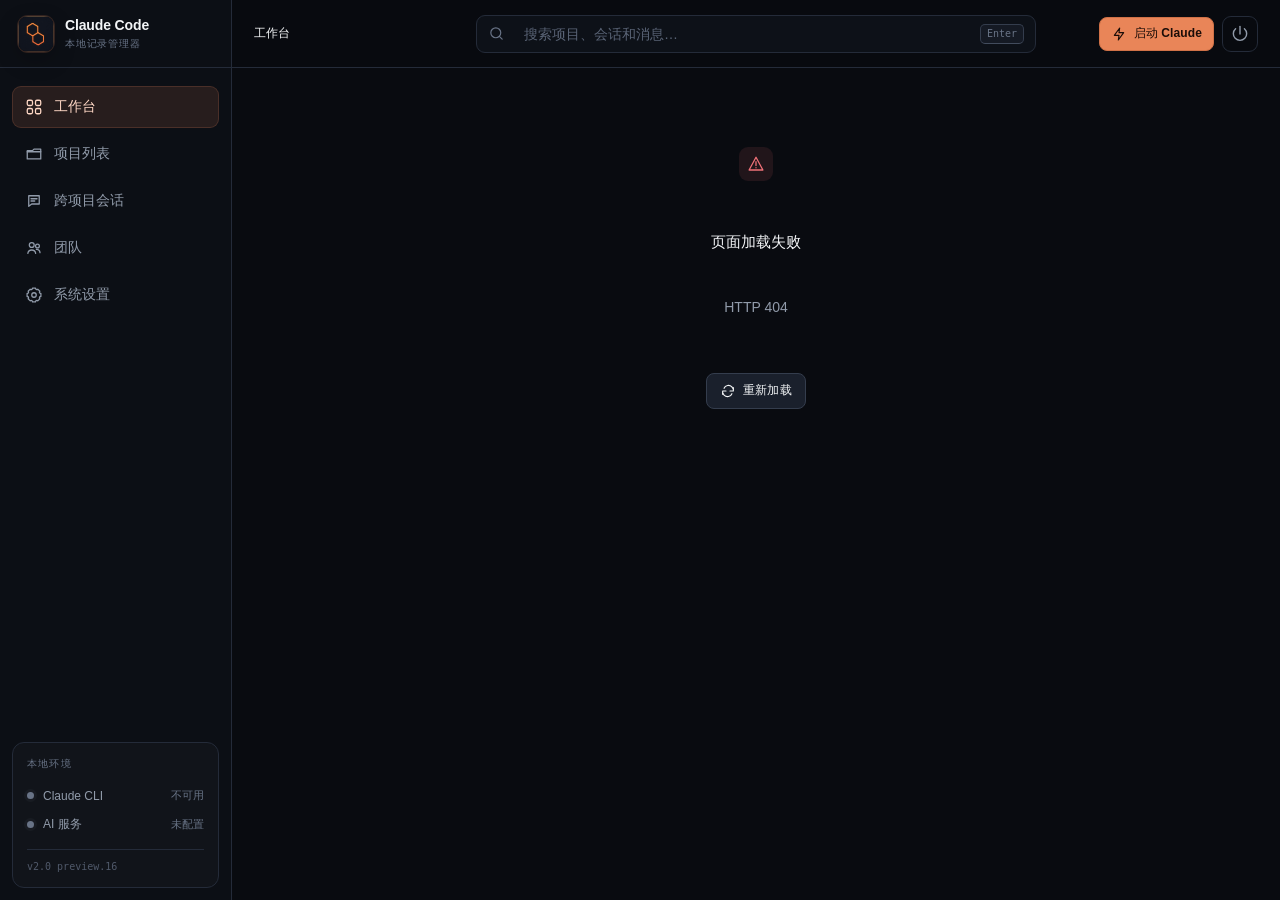
==== commit e6c48a30: "Update Claude Code Manager to v2.0 preview.16 - 新增 Agent team 收纳：团队列表/详情页、成员角色与关联置信度、团队级统计 - 会话列表 AP" ====
--- a/static/index.html
+++ b/static/index.html
@@ -6,7 +6,7 @@
   <meta name="color-scheme" content="dark">
   <title>Claude Code 管理器</title>
   <link rel="icon" type="image/png" href="/static/app-icon.png?v=20260716-icon-v3">
-  <link rel="stylesheet" href="/static/style.css?v=20260811-readable-agent-actions">
+  <link rel="stylesheet" href="/static/style.css?v=20260813-agent-teams">
 </head>
 <body>
   <div class="app-shell" id="app-shell">
@@ -29,6 +29,10 @@
           <svg viewBox="0 0 24 24" aria-hidden="true"><path d="M5 5h14v11H9l-4 3z"/><path d="M8 9h8M8 12h5"/></svg>
           <span>跨项目会话</span>
         </button>
+        <button class="nav-item" type="button" data-route="teams">
+          <svg viewBox="0 0 24 24" aria-hidden="true"><circle cx="9" cy="8" r="3.25"/><path d="M3.8 19.2a5.25 5.25 0 0 1 10.4 0"/><circle cx="16.6" cy="9.4" r="2.55"/><path d="M15.2 13.9a4.3 4.3 0 0 1 4.8 4.3"/></svg>
+          <span>团队</span>
+        </button>
         <button class="nav-item" type="button" data-route="settings">
           <svg viewBox="0 0 24 24" aria-hidden="true"><circle cx="12" cy="12" r="3"/><path d="M19.4 15a1.7 1.7 0 0 0 .3 1.9l.1.1-2.8 2.8-.1-.1a1.7 1.7 0 0 0-1.9-.3 1.7 1.7 0 0 0-1 1.6v.2h-4V21a1.7 1.7 0 0 0-1-1.6 1.7 1.7 0 0 0-1.9.3l-.1.1L4.2 17l.1-.1a1.7 1.7 0 0 0 .3-1.9A1.7 1.7 0 0 0 3 14H2.8v-4H3a1.7 1.7 0 0 0 1.6-1 1.7 1.7 0 0 0-.3-1.9L4.2 7 7 4.2l.1.1a1.7 1.7 0 0 0 1.9.3A1.7 1.7 0 0 0 10 3V2.8h4V3a1.7 1.7 0 0 0 1 1.6 1.7 1.7 0 0 0 1.9-.3l.1-.1L19.8 7l-.1.1a1.7 1.7 0 0 0-.3 1.9 1.7 1.7 0 0 0 1.6 1h.2v4H21a1.7 1.7 0 0 0-1.6 1Z"/></svg>
           <span>系统设置</span>
@@ -39,7 +43,7 @@
         <p class="status-heading">本地环境</p>
         <div class="status-row"><span class="status-dot is-pending" id="claude-status-dot"></span><span>Claude CLI</span><strong id="claude-status-text">检测中</strong></div>
         <div class="status-row"><span class="status-dot is-pending" id="ai-status-dot"></span><span>AI 服务</span><strong id="ai-status-text">检测中</strong></div>
-        <p class="version">v2.0 preview.14</p>
+        <p class="version">v2.0 preview.16</p>
       </div>
     </aside>
 
@@ -115,6 +119,6 @@
   <div class="toast-region" id="toast-region" aria-live="polite" aria-atomic="true"></div>
 
   <noscript><div class="noscript"><h1>需要启用 JavaScript</h1><p>Claude Code 管理器需要 JavaScript 才能运行。</p></div></noscript>
-  <script type="module" src="/static/app.js?v=20260811-context-fold-v2"></script>
+  <script type="module" src="/static/app.js?v=20260813-agent-teams"></script>
 </body>
 </html>
--- a/static/style.css
+++ b/static/style.css
@@ -169,6 +169,8 @@
 .tag.warning { border-color: rgba(231,181,94,.28); color: #e8bd72; background: var(--yellow-soft); }
 .tag.success { border-color: rgba(95,207,154,.25); color: #8eddb7; background: var(--green-soft); }
 .tag.info { border-color: rgba(112,165,235,.25); color: #9fc3f3; background: var(--blue-soft); }
+.member-dot { display: inline-block; flex: 0 0 auto; width: 10px; height: 10px; border-radius: 50%; }
+.teammate-dot-line { display: inline-flex; align-items: center; gap: 7px; }
 .summary-accordion { grid-column: 1 / -1; margin: -1px 17px 12px; border: 1px solid var(--line); border-radius: 8px; background: rgba(255,255,255,.014); }
 .summary-accordion summary { padding: 9px 12px; color: var(--muted); cursor: pointer; font-size: 11px; }
 .summary-accordion p { margin: 0; padding: 0 12px 12px; color: #c1c7d0; font-size: 12px; line-height: 1.65; white-space: pre-wrap; }
@@ -179,6 +181,7 @@
 .list-row.is-child-session { min-height: 67px; padding-left: 28px; background: rgba(255,255,255,.008); }
 .list-row.is-child-session::before { position: absolute; top: 0; bottom: 0; left: 14px; width: 1px; background: var(--line-strong); content: ""; }
 .auto-session-note { color: var(--subtle); font-size: 10px; white-space: nowrap; }
+.auto-side { display: flex; align-items: center; gap: 8px; min-width: 0; }
 .automatic-session-group { margin: 14px 0 0; background: rgba(112,165,235,.025); }
 .automatic-session-group > summary { padding: 14px 17px; }
 .lineage-callout { display: grid; grid-template-columns: auto minmax(0,1fr) auto; align-items: center; gap: 12px; margin-bottom: 14px; padding: 13px 15px; border: 1px solid rgba(112,165,235,.22); border-radius: 10px; background: var(--blue-soft); }
@@ -224,7 +227,7 @@
 .batch-count span { color: var(--muted); font-size: 11px; }
 .batch-actions { display: flex; gap: 7px; }
 
-.project-summary-strip { display: grid; grid-template-columns: minmax(0,1.8fr) repeat(2,minmax(120px,.55fr)); gap: 10px; margin-bottom: 16px; }
+.project-summary-strip { display: grid; grid-template-columns: minmax(0,1.8fr) repeat(3,minmax(110px,.5fr)); gap: 10px; margin-bottom: 16px; }
 .summary-metric { min-width: 0; padding: 13px 15px; border: 1px solid var(--line); border-radius: 10px; background: var(--surface); }
 .summary-metric span { display: block; margin-bottom: 6px; color: var(--subtle); font-size: 9px; font-weight: 700; letter-spacing: .08em; text-transform: uppercase; }
 .summary-metric strong { display: block; overflow: hidden; font-size: 13px; text-overflow: ellipsis; white-space: nowrap; }
@@ -258,6 +261,7 @@
 .info-card { padding: 18px; border: 1px solid var(--line); border-radius: var(--radius); background: var(--surface); }
 .info-card h3 { margin: 0; font-size: 13px; }
 .info-card > p { margin: 7px 0 16px; color: var(--muted); font-size: 11px; line-height: 1.6; }
+.info-card.teammate-info { margin-bottom: 14px; }
 .path-pair { display: grid; gap: 10px; margin-bottom: 14px; }
 .path-item { padding: 11px 12px; border: 1px solid var(--line); border-radius: 8px; background: #0d1118; }
 .path-item span { display: block; margin-bottom: 6px; color: var(--subtle); font-size: 9px; font-weight: 700; letter-spacing: .06em; text-transform: uppercase; }
@@ -323,6 +327,7 @@
 .agent-action-payload.is-error pre { border-color: rgba(240,113,120,.25); color: #e5afb3; background: var(--red-soft); }
 .truncation-note { display: flex; align-items: center; gap: 8px; margin: 0 14px 14px; padding: 9px 10px; border: 1px solid rgba(231,181,94,.22); border-radius: 7px; color: #d9ba7e; background: var(--yellow-soft); font-size: 10px; }
 .truncation-note svg { width: 14px; height: 14px; }
+.teammate-block { margin: 0 14px 14px; }
 
 .search-result .row-description { white-space: normal; display: -webkit-box; -webkit-box-orient: vertical; -webkit-line-clamp: 2; }
 mark { padding: 0 2px; border-radius: 3px; color: #ffe2ce; background: rgba(233,133,88,.26); }
@@ -416,7 +421,7 @@
   .app-shell { display: block; min-height: 100vh; height: auto; overflow: visible; }
   .sidebar { position: fixed; z-index: 60; right: 12px; bottom: 12px; left: 12px; width: auto; height: 54px; border: 1px solid var(--line-strong); border-radius: 13px; box-shadow: var(--shadow); }
   .brand, .sidebar-status { display: none; }
-  .primary-nav { grid-template-columns: repeat(4,1fr); height: 100%; padding: 5px; }
+  .primary-nav { grid-template-columns: repeat(5,1fr); height: 100%; padding: 5px; }
   .nav-item { height: 42px; }
   .workspace { display: block; min-height: 0; height: auto; overflow: visible; }
   .global-header { position: sticky; top: 0; grid-template-columns: minmax(0,1fr) auto; height: var(--header-height); padding: 0 12px; }
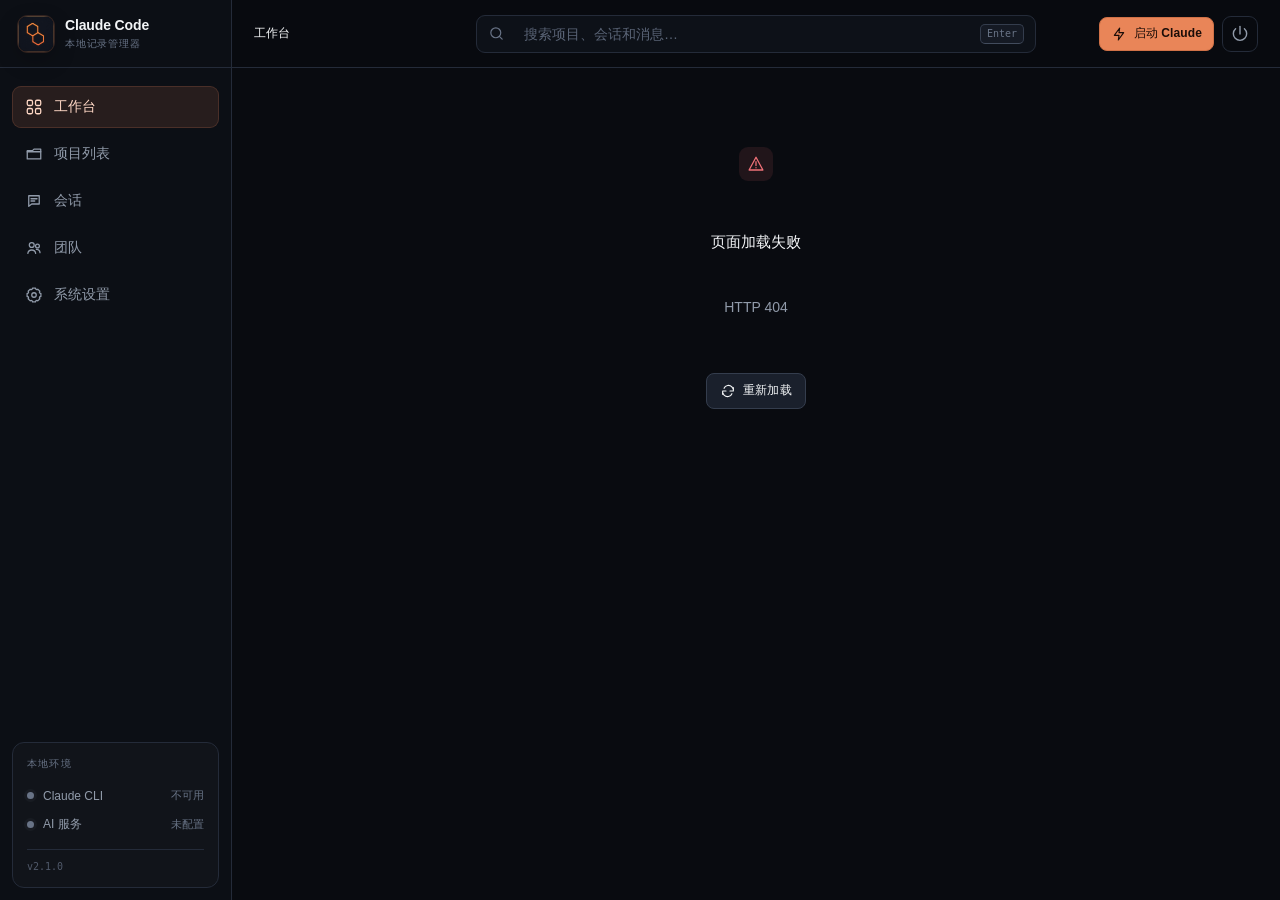
==== commit 3940a644: "Update Claude Code Manager to v2.1.0 - 会话浏览器统一入口：kind 判定树（primary/job/sdk/subagent/teammate）   + fac" ====
--- a/static/index.html
+++ b/static/index.html
@@ -6,7 +6,7 @@
   <meta name="color-scheme" content="dark">
   <title>Claude Code 管理器</title>
   <link rel="icon" type="image/png" href="/static/app-icon.png?v=20260716-icon-v3">
-  <link rel="stylesheet" href="/static/style.css?v=20260813-agent-teams">
+  <link rel="stylesheet" href="/static/style.css?v=20260813-redesign">
 </head>
 <body>
   <div class="app-shell" id="app-shell">
@@ -27,7 +27,7 @@
         </button>
         <button class="nav-item" type="button" data-route="sessions">
           <svg viewBox="0 0 24 24" aria-hidden="true"><path d="M5 5h14v11H9l-4 3z"/><path d="M8 9h8M8 12h5"/></svg>
-          <span>跨项目会话</span>
+          <span>会话</span>
         </button>
         <button class="nav-item" type="button" data-route="teams">
           <svg viewBox="0 0 24 24" aria-hidden="true"><circle cx="9" cy="8" r="3.25"/><path d="M3.8 19.2a5.25 5.25 0 0 1 10.4 0"/><circle cx="16.6" cy="9.4" r="2.55"/><path d="M15.2 13.9a4.3 4.3 0 0 1 4.8 4.3"/></svg>
@@ -43,7 +43,7 @@
         <p class="status-heading">本地环境</p>
         <div class="status-row"><span class="status-dot is-pending" id="claude-status-dot"></span><span>Claude CLI</span><strong id="claude-status-text">检测中</strong></div>
         <div class="status-row"><span class="status-dot is-pending" id="ai-status-dot"></span><span>AI 服务</span><strong id="ai-status-text">检测中</strong></div>
-        <p class="version">v2.0 preview.16</p>
+        <p class="version">v2.1.0</p>
       </div>
     </aside>
 
@@ -99,7 +99,7 @@
         <div class="command-preview"><span>启动参数</span><code id="permission-preview">使用 Claude Code 默认权限</code></div>
         <div class="inline-alert alert-warning" id="launch-migration-warning" hidden>
           <svg viewBox="0 0 24 24" aria-hidden="true"><path d="M12 3 2.8 20h18.4z"/><path d="M12 9v5M12 17h.01"/></svg>
-          <div><strong>需要先迁移会话</strong><p>检测到项目已映射到新位置，但此会话尚未迁移。请前往项目的“位置与迁移”页签完成迁移后再恢复。</p><button class="text-button" type="button" data-action="go-to-migration">前往位置与迁移 →</button></div>
+          <div><strong>需要先迁移会话</strong><p>检测到项目已映射到新位置，但此会话尚未迁移。请前往系统设置 → 数据维护 → JSONL 迁移完成迁移后再恢复。</p><button class="text-button" type="button" data-action="go-to-migration">前往数据维护 →</button></div>
         </div>
         <p class="form-error" id="launch-error" role="alert" hidden></p>
       </div>
@@ -110,7 +110,7 @@
   <dialog class="modal confirm-modal" id="confirm-dialog" aria-labelledby="confirm-title">
     <form method="dialog">
       <div class="modal-head compact"><div class="modal-icon is-danger" id="confirm-icon"><svg viewBox="0 0 24 24"><path d="M12 3 2.8 20h18.4z"/><path d="M12 9v5M12 17h.01"/></svg></div><div><span class="eyebrow" id="confirm-eyebrow">安全确认</span><h2 id="confirm-title">确认操作</h2></div></div>
-      <div class="modal-body"><p class="confirm-message" id="confirm-message"></p><div class="confirm-detail" id="confirm-detail" hidden></div></div>
+      <div class="modal-body"><p class="confirm-message" id="confirm-message"></p><div class="confirm-detail" id="confirm-detail" hidden></div><label class="confirm-checkbox" id="confirm-checkbox" hidden><input type="checkbox" id="confirm-checkbox-input" checked><span id="confirm-checkbox-label"></span></label></div>
       <div class="modal-foot"><button class="button button-ghost" value="cancel" type="submit">取消</button><button class="button button-danger" id="confirm-submit" value="confirm" type="submit">确认</button></div>
     </form>
   </dialog>
@@ -119,6 +119,6 @@
   <div class="toast-region" id="toast-region" aria-live="polite" aria-atomic="true"></div>
 
   <noscript><div class="noscript"><h1>需要启用 JavaScript</h1><p>Claude Code 管理器需要 JavaScript 才能运行。</p></div></noscript>
-  <script type="module" src="/static/app.js?v=20260813-agent-teams"></script>
+  <script type="module" src="/static/app.js?v=20260813-redesign"></script>
 </body>
 </html>
--- a/static/style.css
+++ b/static/style.css
@@ -126,6 +126,15 @@
 
 .dashboard-grid { display: grid; grid-template-columns: minmax(0,1fr) minmax(380px,.9fr); gap: 14px; align-items: start; }
 .dashboard-grid > * { min-width: 0; }
+.dashboard-side { display: grid; gap: 14px; min-width: 0; }
+.kind-panel-body { padding: 16px; }
+.kind-dist { display: flex; overflow: hidden; height: 10px; border-radius: 6px; background: var(--surface-3); }
+.kind-segment { height: 100%; min-width: 2px; }
+.kind-legend { display: flex; flex-wrap: wrap; gap: 7px; margin-top: 14px; }
+.kind-legend-item { display: inline-flex; align-items: center; gap: 7px; padding: 5px 10px; border: 1px solid var(--line); border-radius: 7px; color: var(--muted); background: transparent; cursor: pointer; font-size: 10px; transition: .15s ease; }
+.kind-legend-item:hover { border-color: var(--line-strong); color: var(--text); background: var(--surface-2); }
+.kind-dot { width: 8px; height: 8px; border-radius: 50%; flex: 0 0 auto; }
+.kind-legend-item strong { margin-left: 2px; color: var(--subtle); font-weight: 600; font-variant-numeric: tabular-nums; }
 .panel { min-width: 0; border: 1px solid var(--line); border-radius: var(--radius); background: var(--surface); }
 .panel + .panel { margin-top: 14px; }
 .panel-head { display: flex; align-items: center; justify-content: space-between; gap: 16px; min-height: 53px; padding: 0 17px; border-bottom: 1px solid var(--line); }
@@ -169,6 +178,12 @@
 .tag.warning { border-color: rgba(231,181,94,.28); color: #e8bd72; background: var(--yellow-soft); }
 .tag.success { border-color: rgba(95,207,154,.25); color: #8eddb7; background: var(--green-soft); }
 .tag.info { border-color: rgba(112,165,235,.25); color: #9fc3f3; background: var(--blue-soft); }
+.tag.sdk { border-color: rgba(92,214,208,.28); color: #8fe3de; background: rgba(92,214,208,.1); }
+.tag.purple { border-color: rgba(180,140,233,.3); color: #c8aef2; background: rgba(180,140,233,.12); }
+.tag.accent { border-color: rgba(233,133,88,.35); color: #f5b28f; background: var(--accent-soft); }
+.tag.tag-link { cursor: pointer; transition: .15s ease; }
+.tag.tag-link:hover { border-color: rgba(233,133,88,.55); color: #ffd8c6; background: rgba(233,133,88,.18); }
+.agent-name { color: var(--subtle); font-size: 10px; }
 .member-dot { display: inline-block; flex: 0 0 auto; width: 10px; height: 10px; border-radius: 50%; }
 .teammate-dot-line { display: inline-flex; align-items: center; gap: 7px; }
 .summary-accordion { grid-column: 1 / -1; margin: -1px 17px 12px; border: 1px solid var(--line); border-radius: 8px; background: rgba(255,255,255,.014); }
@@ -211,7 +226,10 @@
 .directory-chips { margin-top: 12px; }
 .chip { min-height: 28px; padding: 0 9px; border-color: var(--line); border-radius: 7px; color: var(--muted); background: var(--surface-2); font-size: 10px; }
 .chip:hover { border-color: var(--line-strong); color: var(--text); }
+.chip.is-active { border-color: rgba(233,133,88,.5); color: var(--accent-strong); background: var(--accent-soft); }
 .chip small { padding-left: 6px; border-left: 1px solid var(--line); color: var(--subtle); }
+.chip.is-active small { border-left-color: rgba(233,133,88,.3); color: #e8a884; }
+.facet-bar { display: flex; flex-wrap: wrap; align-items: center; gap: 7px; margin-bottom: 14px; }
 .crumb-link { padding: 0; border: 0; color: var(--muted); background: transparent; cursor: pointer; font-size: 10px; }
 .crumb-link:hover { color: var(--accent-strong); }
 .pager { display: flex; align-items: center; justify-content: space-between; gap: 12px; min-height: 55px; padding: 0 16px; border-top: 1px solid var(--line); color: var(--subtle); font-size: 10px; }
@@ -258,6 +276,10 @@
 .mapping-arrow { color: var(--accent); }
 
 .location-grid, .ai-grid { display: grid; grid-template-columns: repeat(2,minmax(0,1fr)); gap: 14px; }
+.maintenance-grid { display: grid; grid-template-columns: repeat(2,minmax(0,1fr)); gap: 14px; align-items: start; }
+.maintenance-card .mapping-list { max-height: 260px; overflow: auto; }
+.maintenance-card .form-stack { display: grid; gap: 13px; }
+.maintenance-card .form-actions { margin-top: 4px; }
 .info-card { padding: 18px; border: 1px solid var(--line); border-radius: var(--radius); background: var(--surface); }
 .info-card h3 { margin: 0; font-size: 13px; }
 .info-card > p { margin: 7px 0 16px; color: var(--muted); font-size: 11px; line-height: 1.6; }
@@ -329,7 +351,7 @@
 .truncation-note svg { width: 14px; height: 14px; }
 .teammate-block { margin: 0 14px 14px; }
 
-.search-result .row-description { white-space: normal; display: -webkit-box; -webkit-box-orient: vertical; -webkit-line-clamp: 2; }
+.row-description.snippet { white-space: normal; display: -webkit-box; -webkit-box-orient: vertical; -webkit-line-clamp: 2; }
 mark { padding: 0 2px; border-radius: 3px; color: #ffe2ce; background: rgba(233,133,88,.26); }
 
 .skeleton-stack { display: grid; gap: 10px; }
@@ -380,6 +402,8 @@
 .confirm-modal { width: min(470px,calc(100vw - 32px)); }
 .confirm-message { margin: 0; color: #d4d8df; font-size: 12px; line-height: 1.7; white-space: pre-wrap; }
 .confirm-detail { margin-top: 12px; padding: 11px; border: 1px solid var(--line); border-radius: 8px; color: var(--muted); background: #0d1118; font: 10px/1.55 ui-monospace, SFMono-Regular, Consolas, monospace; overflow-wrap: anywhere; white-space: pre-wrap; }
+.confirm-checkbox { display: flex; align-items: center; gap: 9px; margin-top: 12px; padding: 10px 11px; border: 1px solid var(--line); border-radius: 8px; color: var(--muted); background: #0d1118; font-size: 11px; cursor: pointer; }
+.confirm-checkbox input { width: 15px; min-height: auto; margin: 0; accent-color: var(--accent); }
 
 .global-loader { position: fixed; z-index: 100; inset: 0; display: grid; place-items: center; background: rgba(3,5,8,.62); backdrop-filter: blur(4px); }
 .loader-card { display: grid; place-items: center; min-width: 260px; padding: 25px; border: 1px solid var(--line-strong); border-radius: 14px; background: var(--surface-2); box-shadow: var(--shadow); text-align: center; }
@@ -433,7 +457,7 @@
   .page-heading { display: grid; }
   .heading-actions { justify-content: flex-start; }
   .stats-grid { grid-template-columns: repeat(2,minmax(0,1fr)); }
-  .dashboard-grid, .settings-grid, .location-grid, .ai-grid, .cwd-grid { grid-template-columns: minmax(0,1fr); }
+  .dashboard-grid, .settings-grid, .location-grid, .ai-grid, .cwd-grid, .maintenance-grid { grid-template-columns: minmax(0,1fr); }
   .project-summary-strip { grid-template-columns: 1fr 1fr; }
   .project-summary-strip .path { grid-column: 1 / -1; }
   .tabs { overflow-x: auto; }
